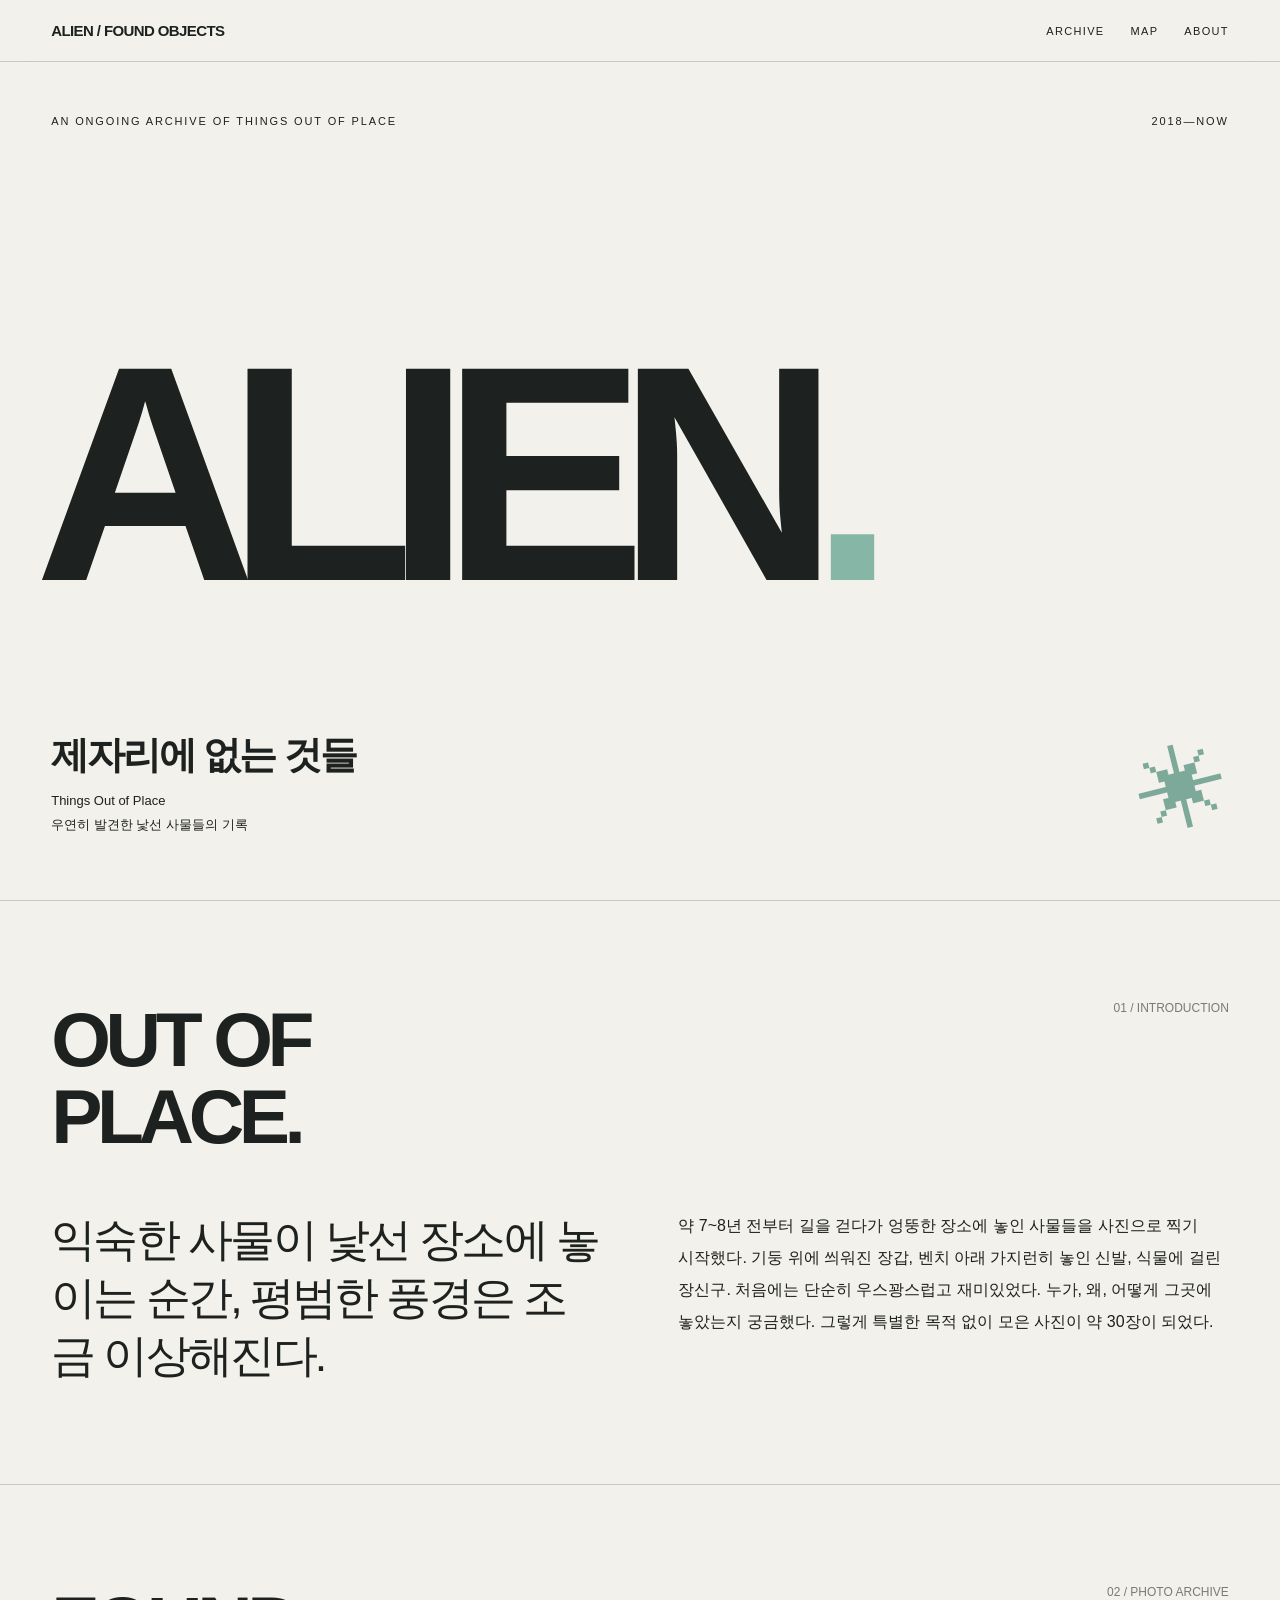
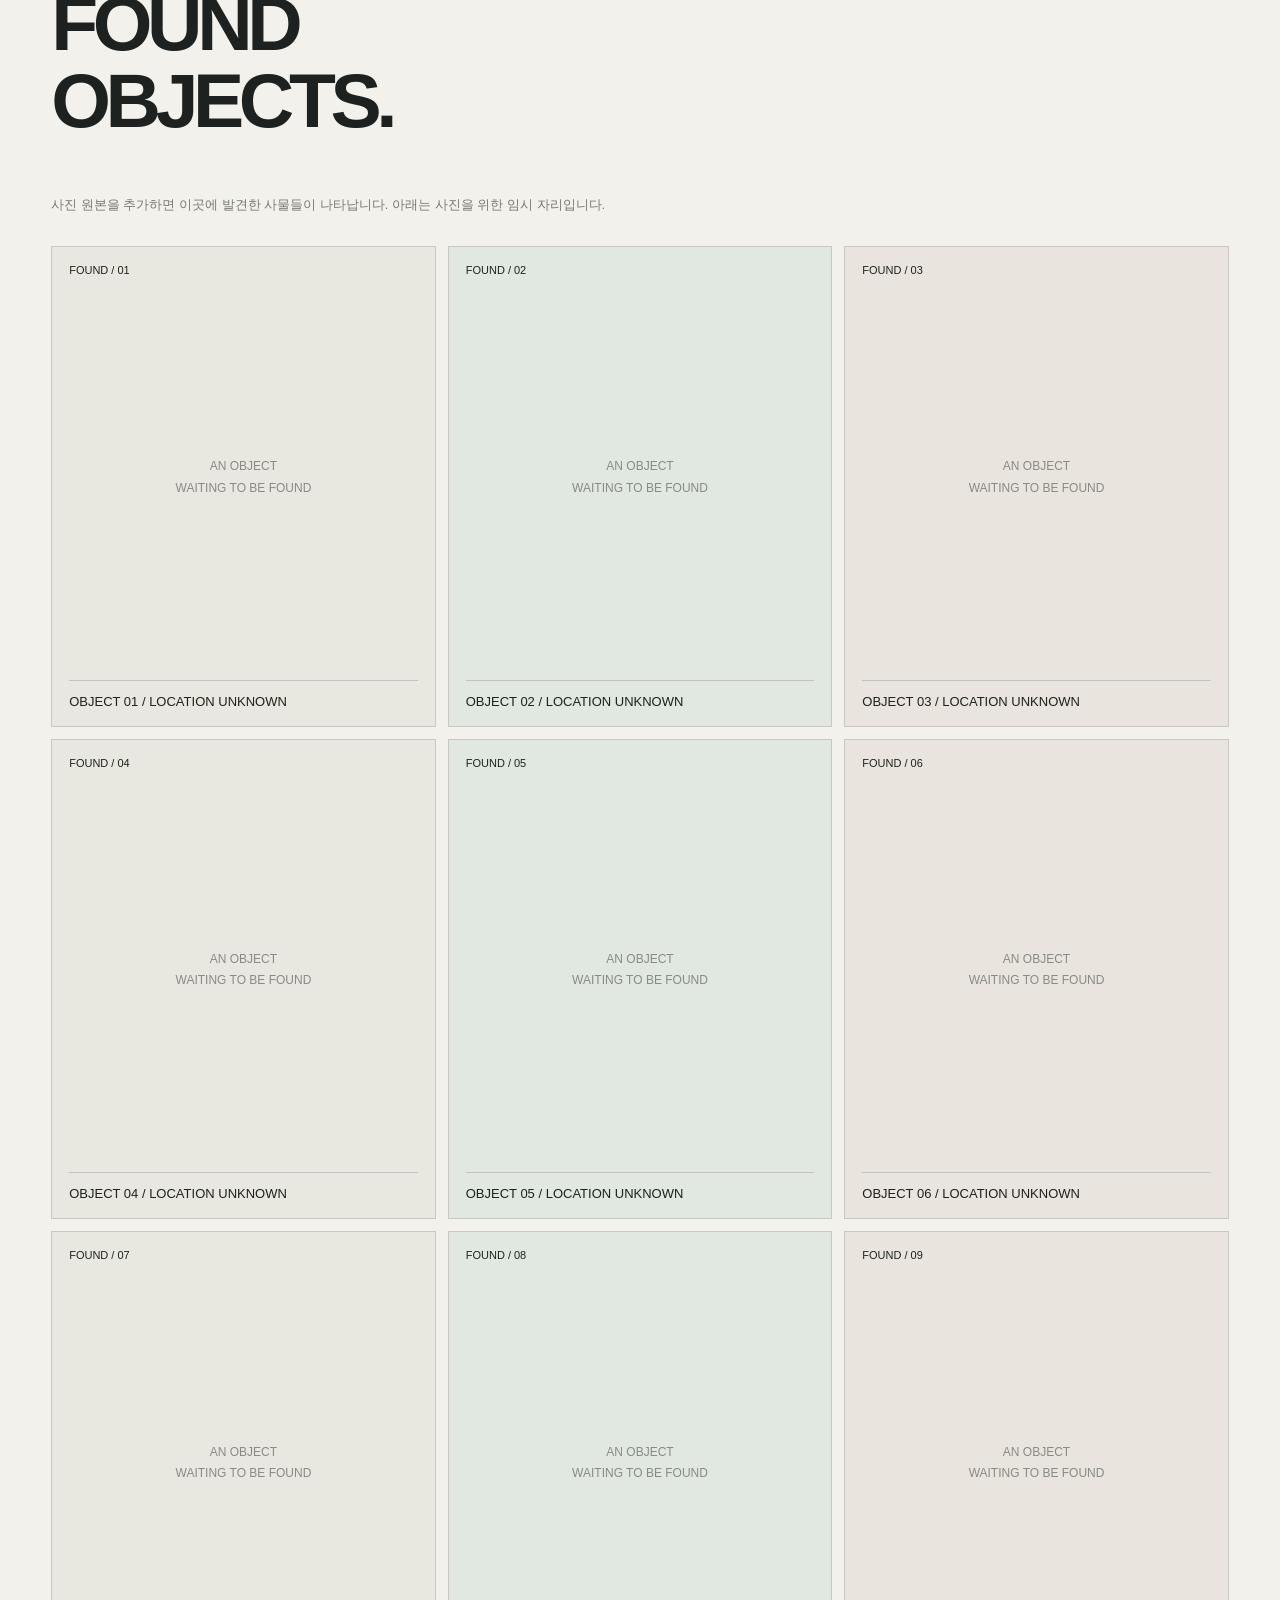
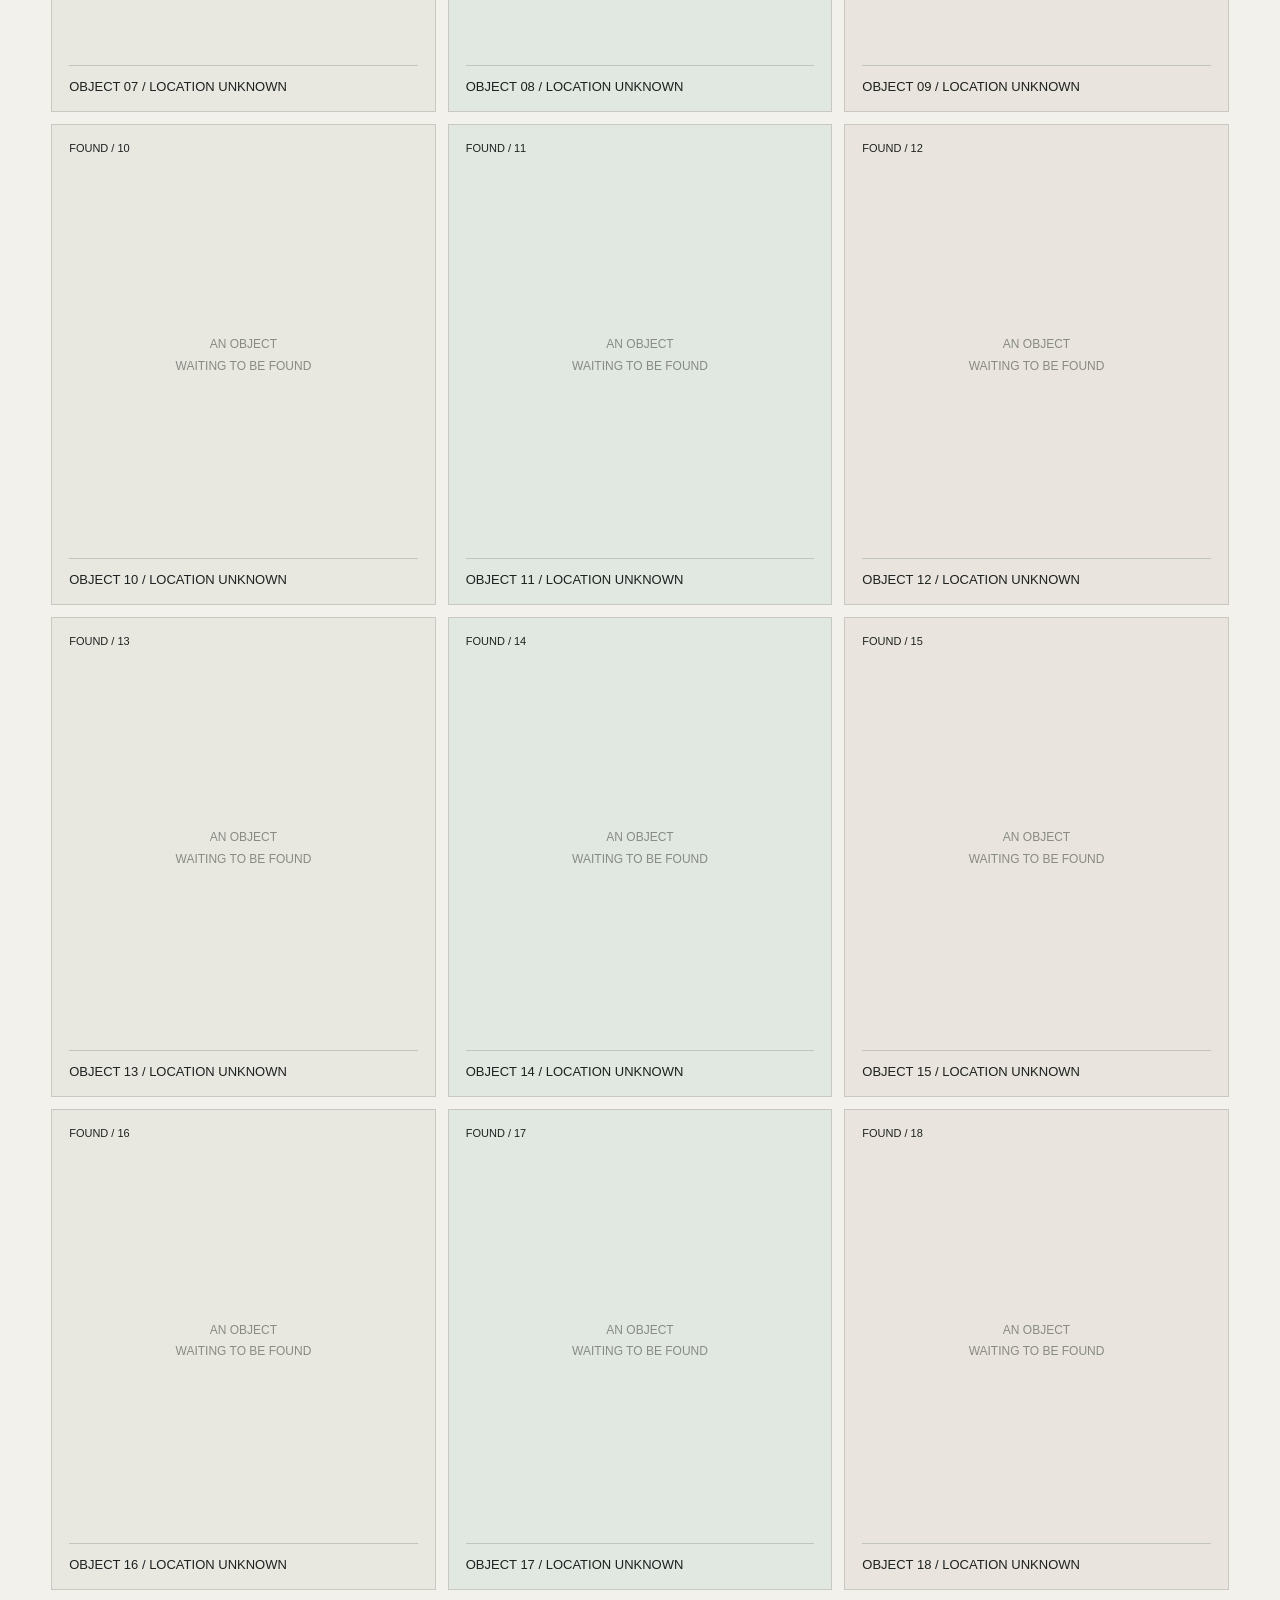
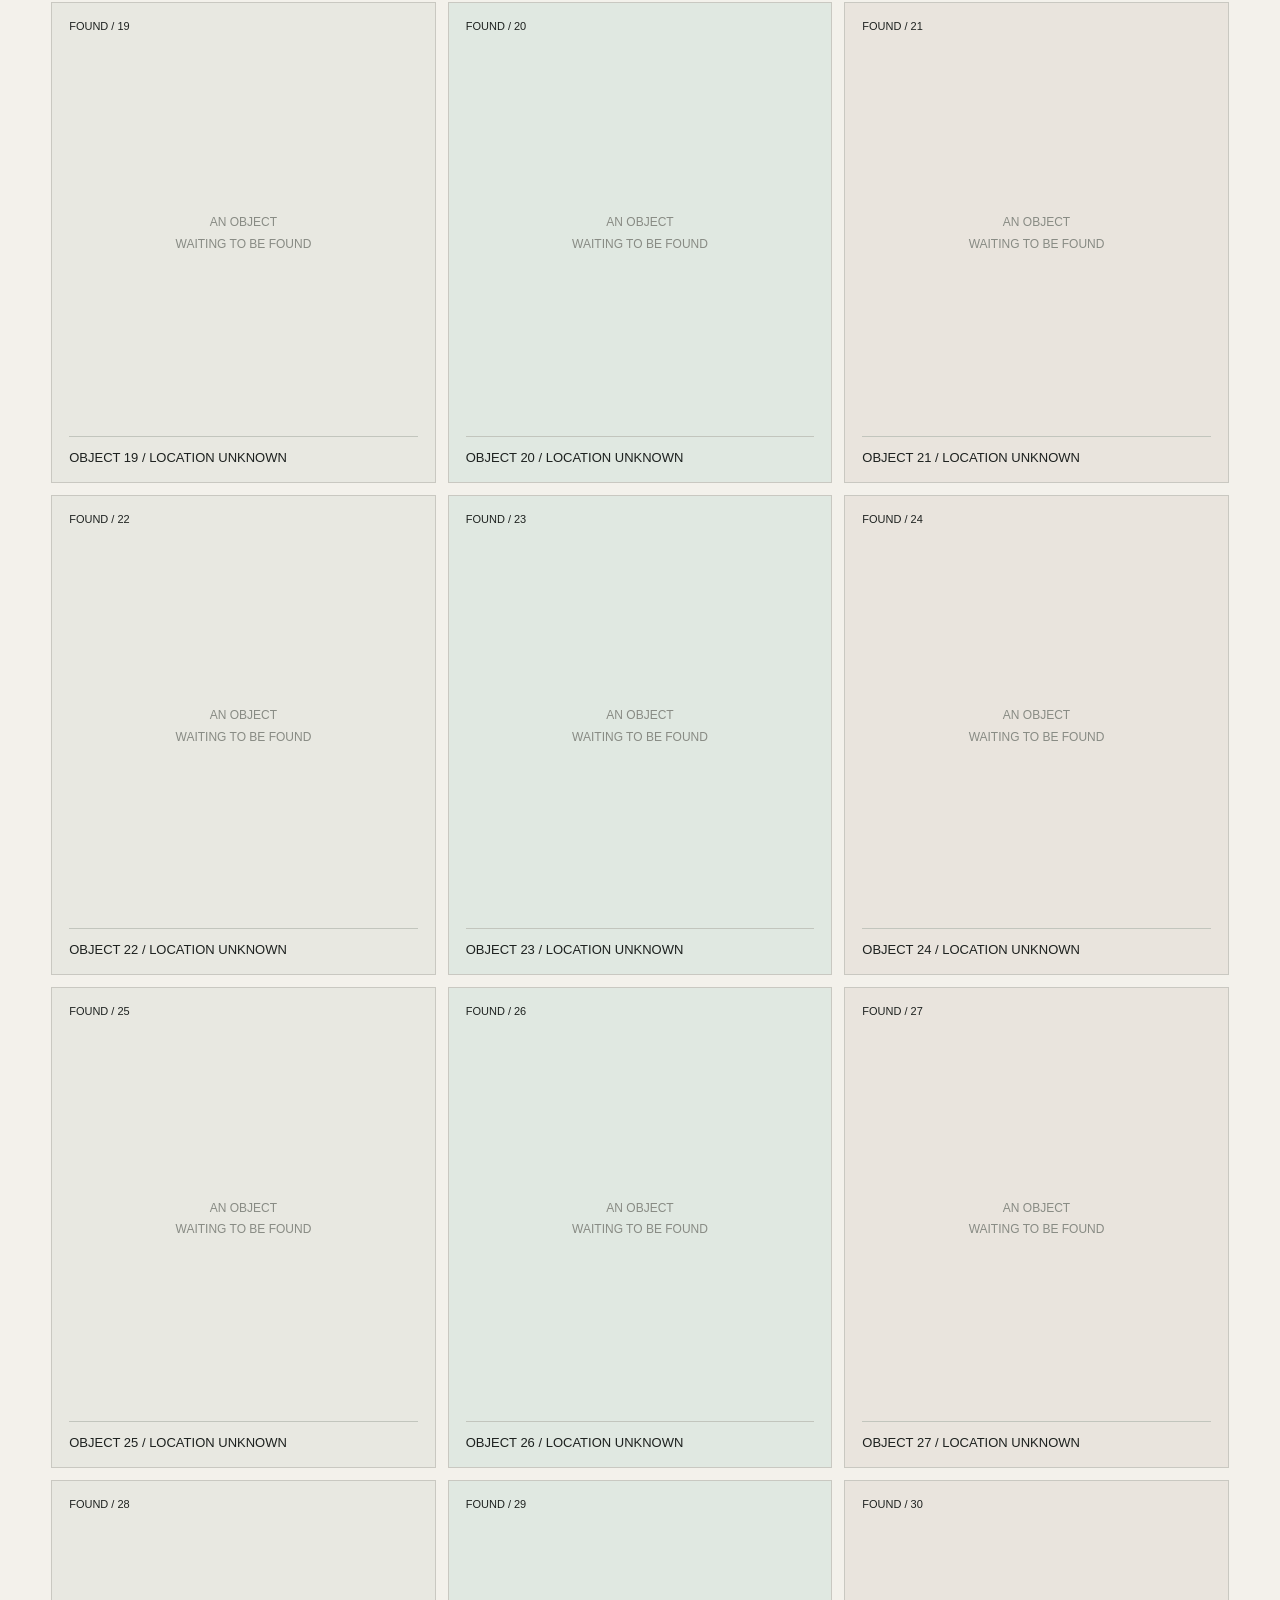
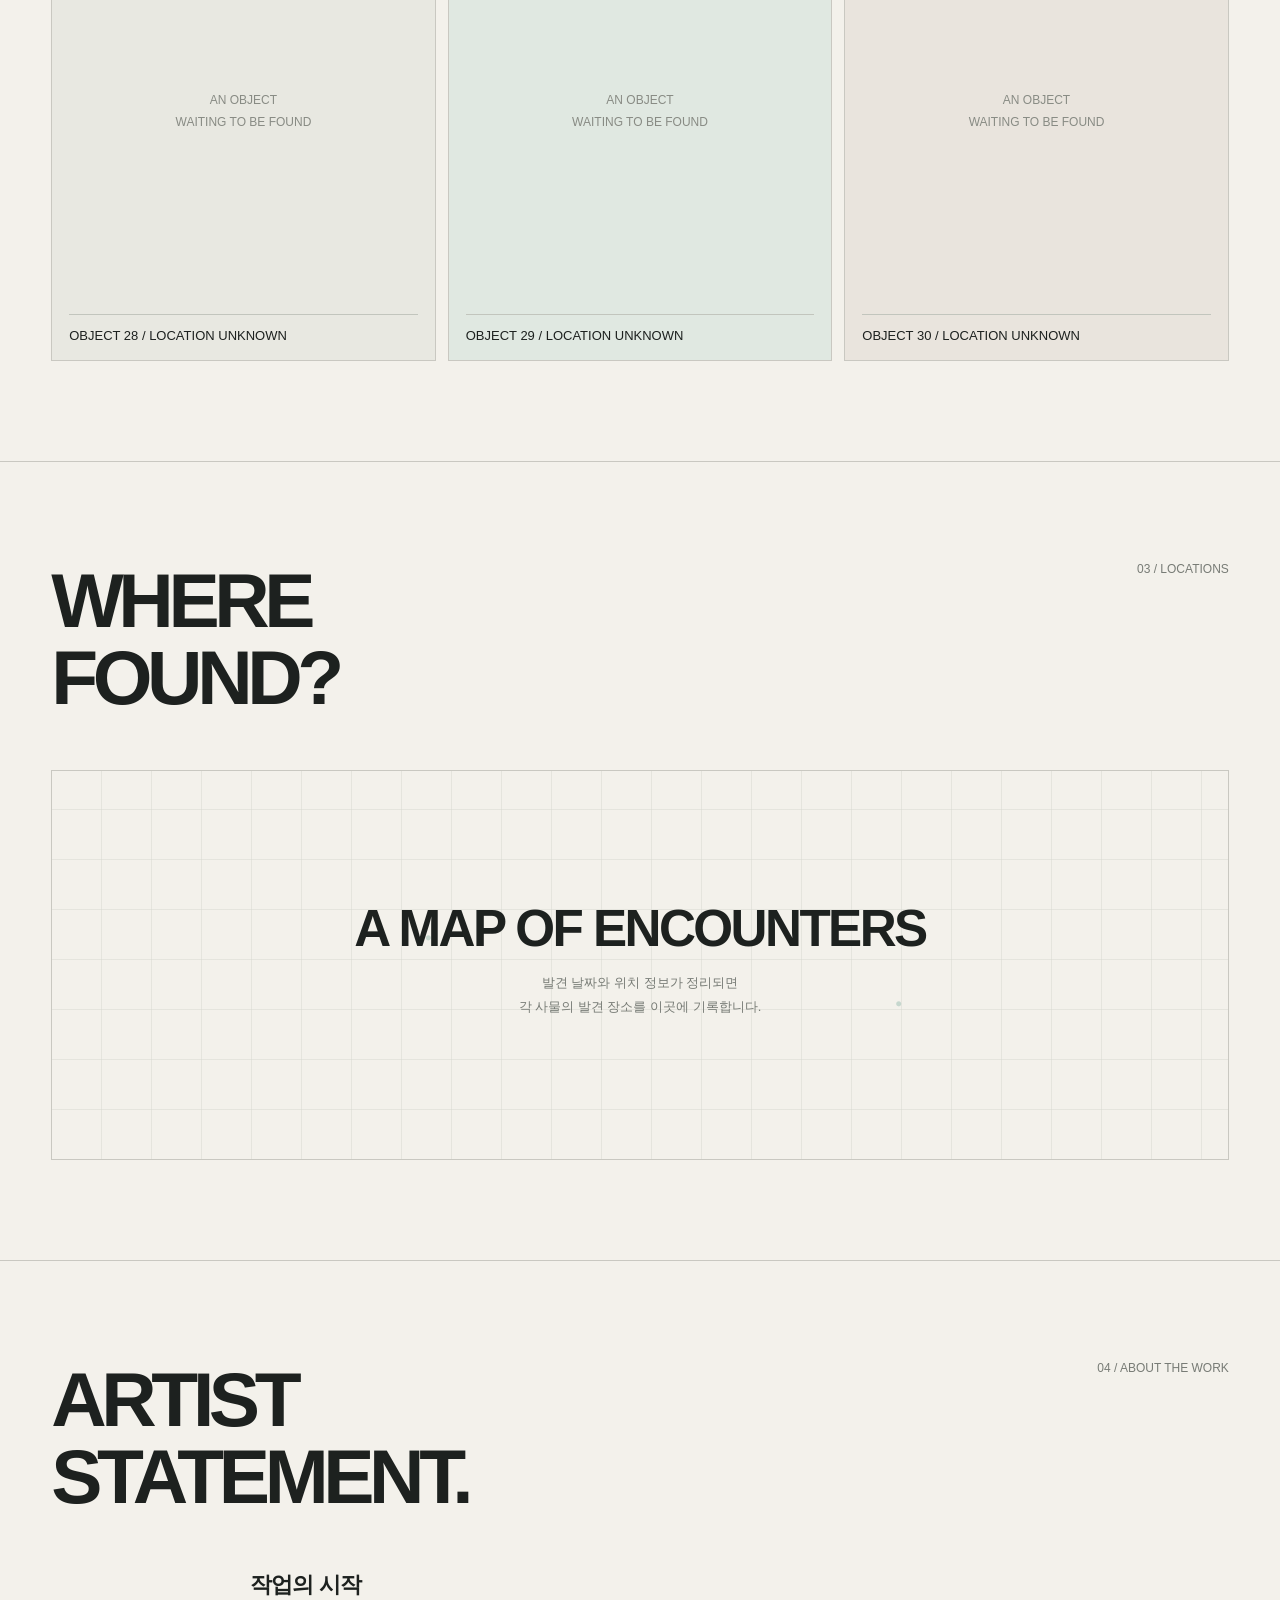
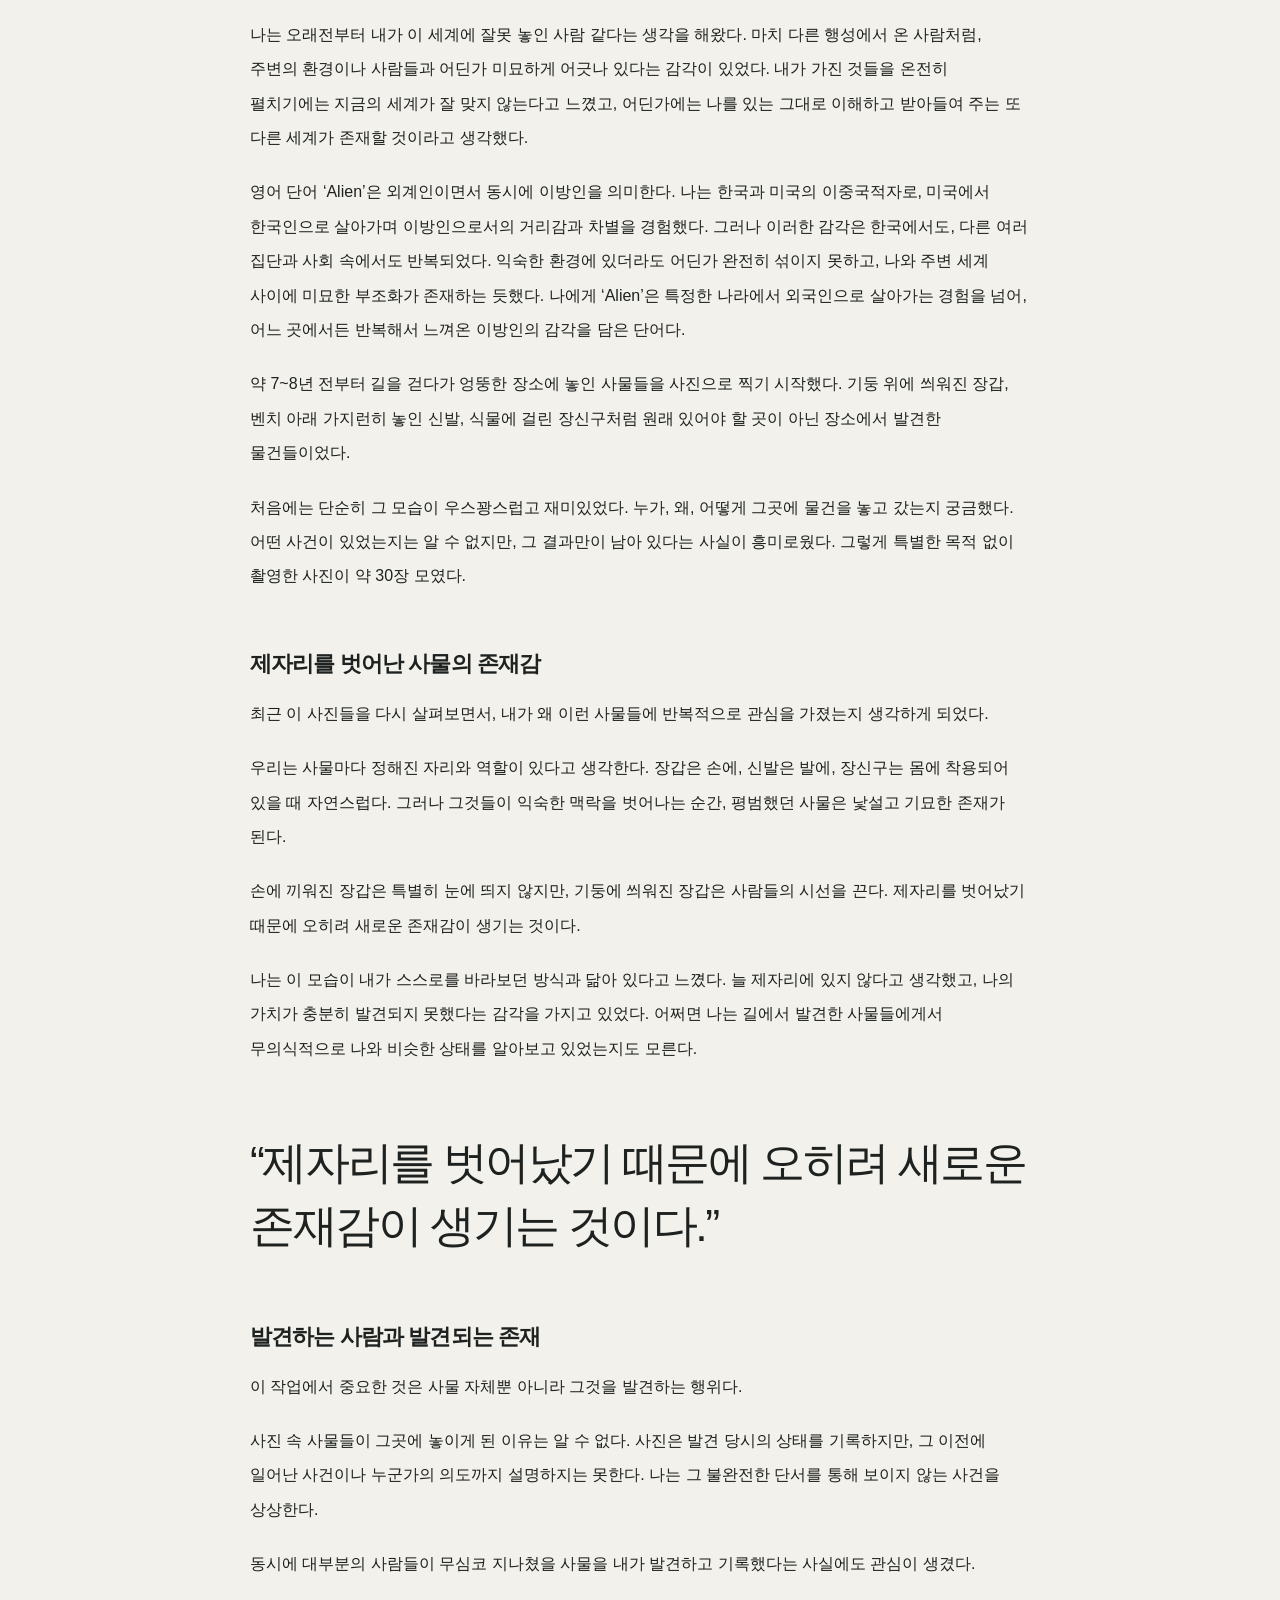
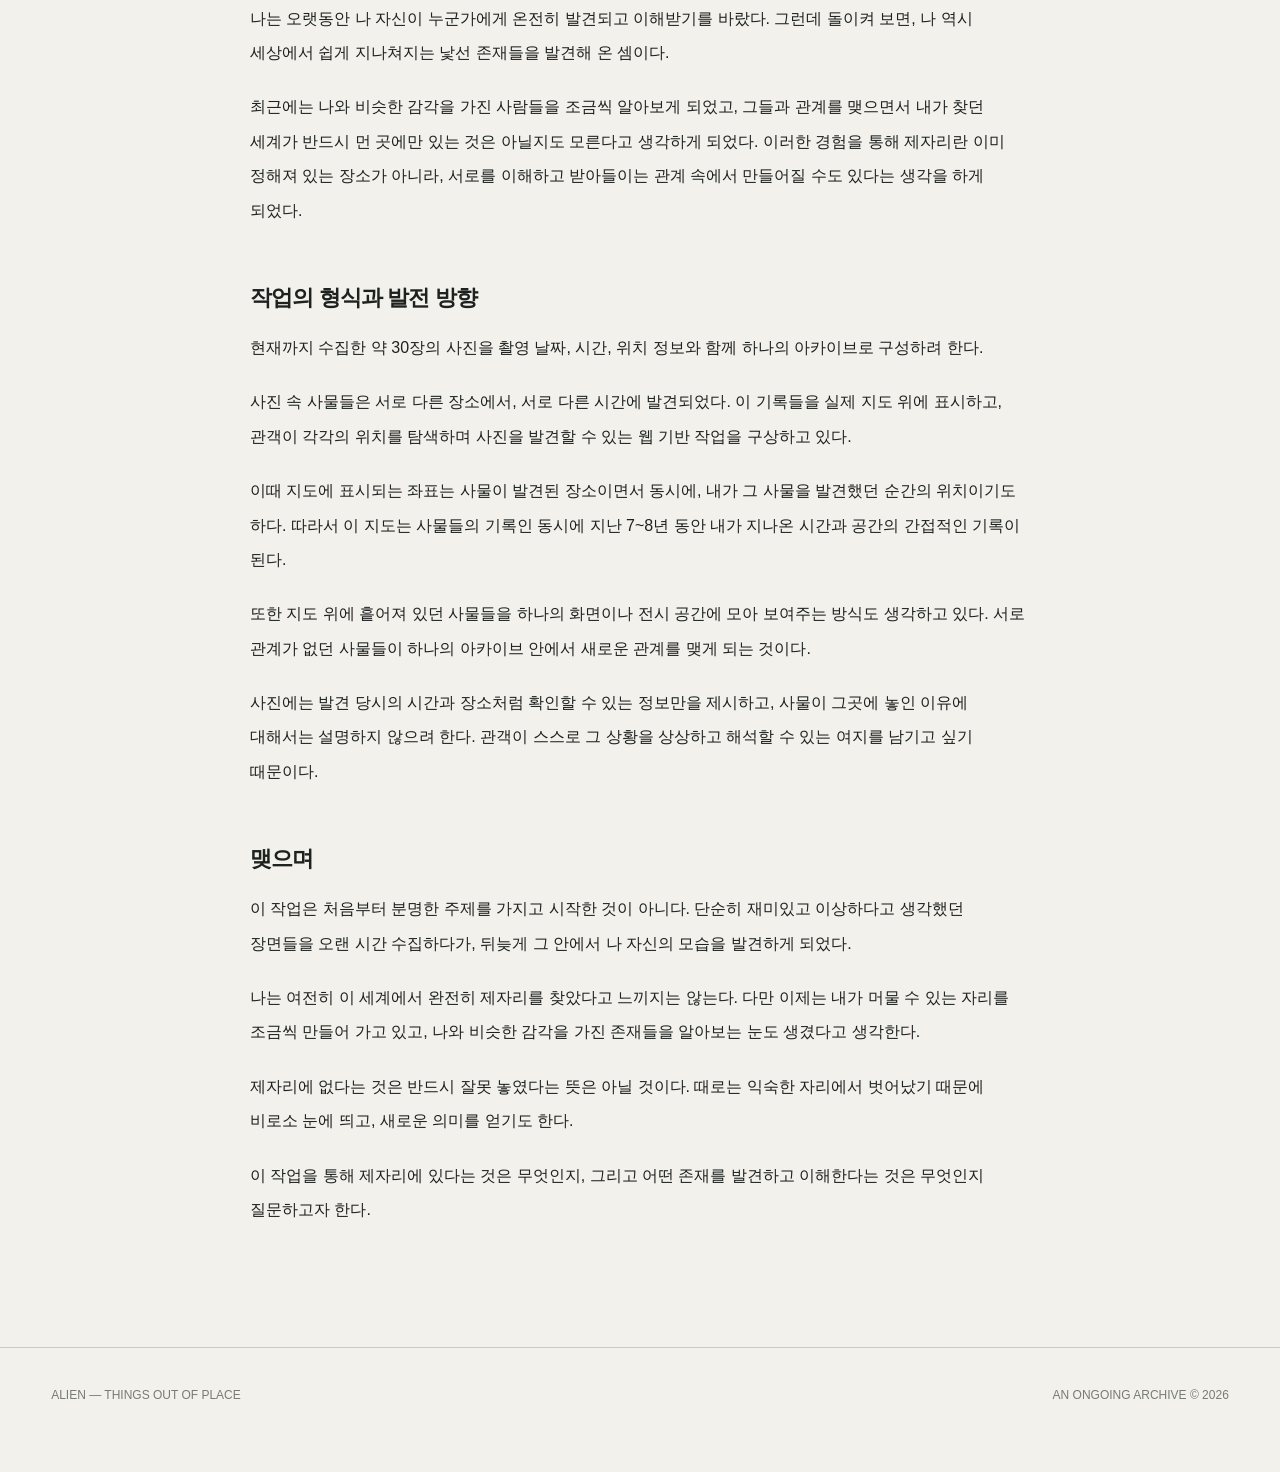
==== alien/index.html @ 2e11f5bc "Add Alien found objects artist archive landing page" ====
<!doctype html>
<html lang="ko"><head><meta charset="utf-8"><meta name="viewport" content="width=device-width,initial-scale=1"><meta name="theme-color" content="#f3f1eb"><title>ALIEN — 제자리에 없는 것들</title><meta name="description" content="길에서 발견한 제자리에 없는 사물들에 관한 사진 아카이브."><style>
:root{--bg:#f3f1eb;--ink:#1d211f;--line:#c9c8c1;--muted:#777b75;--accent:#b5d6c9}*{box-sizing:border-box}html{scroll-behavior:smooth}body{margin:0;background:var(--bg);color:var(--ink);font-family:Arial,'Apple SD Gothic Neo','Noto Sans KR',sans-serif}a{color:inherit;text-decoration:none}button{font:inherit;cursor:pointer}header{position:fixed;top:0;left:0;right:0;z-index:5;display:flex;justify-content:space-between;align-items:center;padding:22px 4vw;border-bottom:1px solid var(--line);background:#f3f1ebed;backdrop-filter:blur(12px)}.brand{font-size:15px;font-weight:800;letter-spacing:-.04em}nav{display:flex;gap:26px;font-size:11px;letter-spacing:.12em}nav a:hover{opacity:.5}.hero{min-height:100svh;padding:115px 4vw 5vw;display:flex;flex-direction:column;justify-content:space-between}.eyebrow,.micro{font-size:11px;letter-spacing:.17em;text-transform:uppercase}.hero h1{font-size:clamp(100px,24vw,370px);font-weight:800;line-height:.74;letter-spacing:-.095em;margin:10vh 0 0 -.055em}.hero-bottom{display:flex;justify-content:space-between;align-items:end;gap:20px}.hero-bottom h2{font-size:clamp(22px,3vw,46px);letter-spacing:-.055em;margin:0 0 8px}.hero-bottom p{font-size:13px;line-height:1.8;margin:0}.star{font-size:90px;line-height:1;color:#7da99a;transform:rotate(-14deg)}section{padding:100px 4vw;border-top:1px solid var(--line)}.section-top{display:flex;justify-content:space-between;align-items:start;margin-bottom:55px}.section-top h2{font-size:clamp(36px,6vw,86px);line-height:1;letter-spacing:-.07em;margin:0}.section-top span{font-size:12px;color:var(--muted)}.intro{display:grid;grid-template-columns:1fr 1fr;gap:6vw}.intro .lead{font-size:clamp(27px,3.5vw,52px);letter-spacing:-.06em;line-height:1.3;margin:0}.intro .detail{max-width:550px;font-size:16px;line-height:2;word-break:keep-all}.archive-note{color:var(--muted);font-size:13px;line-height:1.7;margin-bottom:30px}.gallery{display:grid;grid-template-columns:repeat(3,1fr);gap:12px}.item{border:1px solid var(--line);background:#e8e8e1;aspect-ratio:4/5;position:relative;display:flex;flex-direction:column;justify-content:space-between;padding:17px;overflow:hidden}.item:nth-child(3n+2){background:#e0e8e1}.item:nth-child(3n){background:#e9e4dd}.item .num{font-size:11px}.item .empty{align-self:center;text-align:center;color:#888b84;font-size:12px;line-height:1.8}.item .caption{font-size:13px;border-top:1px solid #c2c5bd;padding-top:13px}.item img{position:absolute;inset:0;width:100%;height:100%;object-fit:cover}.item:has(img) .num,.item:has(img) .caption{position:relative;z-index:1;background:#f3f1ebdd;padding:8px;width:max-content;max-width:100%}.map-panel{height:390px;border:1px solid var(--line);background:radial-gradient(circle at 32% 43%,#c6d7ce 0 2px,transparent 3px),radial-gradient(circle at 72% 60%,#c6d7ce 0 2px,transparent 3px),repeating-linear-gradient(0deg,transparent 0 49px,#d7d8d0 50px),repeating-linear-gradient(90deg,transparent 0 49px,#d7d8d0 50px);display:grid;place-items:center;text-align:center}.map-panel strong{display:block;font-size:clamp(25px,4vw,54px);letter-spacing:-.05em}.map-panel p{font-size:13px;line-height:1.8;color:var(--muted)}.statement{max-width:780px;margin:auto}.statement h3{font-size:22px;letter-spacing:-.04em;margin:55px 0 18px}.statement p{font-size:16px;line-height:2.15;word-break:keep-all;margin:0 0 20px}.statement .pull{font-size:clamp(26px,3.5vw,48px);line-height:1.4;letter-spacing:-.055em;margin:65px 0}.footer{padding:40px 4vw 70px;display:flex;justify-content:space-between;border-top:1px solid var(--line);font-size:12px;color:var(--muted)}@media(max-width:700px){header{padding:18px 5vw}nav{gap:14px;font-size:10px}.hero{padding:100px 5vw 8vw}.hero h1{font-size:25vw}.hero-bottom{align-items:end}.star{font-size:54px}section{padding:75px 5vw}.intro{grid-template-columns:1fr;gap:20px}.gallery{grid-template-columns:repeat(2,1fr);gap:8px}.item{padding:10px}.item .empty{font-size:10px}.section-top{margin-bottom:35px}.statement p{font-size:15px}.footer{padding:30px 5vw 60px}}</style></head>
<body><header><a class="brand" href="#top">ALIEN / FOUND OBJECTS</a><nav><a href="#archive">ARCHIVE</a><a href="#map">MAP</a><a href="#about">ABOUT</a></nav></header>
<main id="top"><div class="hero"><div class="eyebrow">AN ONGOING ARCHIVE OF THINGS OUT OF PLACE <span style="float:right">2018—NOW</span></div><h1>ALIEN<span style="color:#86b6a6">.</span></h1><div class="hero-bottom"><div><h2>제자리에 없는 것들</h2><p>Things Out of Place<br>우연히 발견한 낯선 사물들의 기록</p></div><div class="star" aria-hidden="true">✳</div></div></div>
<section><div class="section-top"><h2>OUT OF<br>PLACE.</h2><span>01 / INTRODUCTION</span></div><div class="intro"><p class="lead">익숙한 사물이 낯선 장소에 놓이는 순간, 평범한 풍경은 조금 이상해진다.</p><div class="detail">약 7~8년 전부터 길을 걷다가 엉뚱한 장소에 놓인 사물들을 사진으로 찍기 시작했다. 기둥 위에 씌워진 장갑, 벤치 아래 가지런히 놓인 신발, 식물에 걸린 장신구. 처음에는 단순히 우스꽝스럽고 재미있었다. 누가, 왜, 어떻게 그곳에 놓았는지 궁금했다. 그렇게 특별한 목적 없이 모은 사진이 약 30장이 되었다.</div></div></section>
<section id="archive"><div class="section-top"><h2>FOUND<br>OBJECTS.</h2><span>02 / PHOTO ARCHIVE</span></div><p class="archive-note">사진 원본을 추가하면 이곳에 발견한 사물들이 나타납니다. 아래는 사진을 위한 임시 자리입니다.</p><div class="gallery" id="gallery"></div></section>
<section id="map"><div class="section-top"><h2>WHERE<br>FOUND?</h2><span>03 / LOCATIONS</span></div><div class="map-panel"><div><strong>A MAP OF ENCOUNTERS</strong><p>발견 날짜와 위치 정보가 정리되면<br>각 사물의 발견 장소를 이곳에 기록합니다.</p></div></div></section>
<section id="about"><div class="section-top"><h2>ARTIST<br>STATEMENT.</h2><span>04 / ABOUT THE WORK</span></div><article class="statement">
<h3>작업의 시작</h3>
<p>나는 오래전부터 내가 이 세계에 잘못 놓인 사람 같다는 생각을 해왔다. 마치 다른 행성에서 온 사람처럼, 주변의 환경이나 사람들과 어딘가 미묘하게 어긋나 있다는 감각이 있었다. 내가 가진 것들을 온전히 펼치기에는 지금의 세계가 잘 맞지 않는다고 느꼈고, 어딘가에는 나를 있는 그대로 이해하고 받아들여 주는 또 다른 세계가 존재할 것이라고 생각했다.</p>
<p>영어 단어 ‘Alien’은 외계인이면서 동시에 이방인을 의미한다. 나는 한국과 미국의 이중국적자로, 미국에서 한국인으로 살아가며 이방인으로서의 거리감과 차별을 경험했다. 그러나 이러한 감각은 한국에서도, 다른 여러 집단과 사회 속에서도 반복되었다. 익숙한 환경에 있더라도 어딘가 완전히 섞이지 못하고, 나와 주변 세계 사이에 미묘한 부조화가 존재하는 듯했다. 나에게 ‘Alien’은 특정한 나라에서 외국인으로 살아가는 경험을 넘어, 어느 곳에서든 반복해서 느껴온 이방인의 감각을 담은 단어다.</p>
<p>약 7~8년 전부터 길을 걷다가 엉뚱한 장소에 놓인 사물들을 사진으로 찍기 시작했다. 기둥 위에 씌워진 장갑, 벤치 아래 가지런히 놓인 신발, 식물에 걸린 장신구처럼 원래 있어야 할 곳이 아닌 장소에서 발견한 물건들이었다.</p>
<p>처음에는 단순히 그 모습이 우스꽝스럽고 재미있었다. 누가, 왜, 어떻게 그곳에 물건을 놓고 갔는지 궁금했다. 어떤 사건이 있었는지는 알 수 없지만, 그 결과만이 남아 있다는 사실이 흥미로웠다. 그렇게 특별한 목적 없이 촬영한 사진이 약 30장 모였다.</p>
<h3>제자리를 벗어난 사물의 존재감</h3>
<p>최근 이 사진들을 다시 살펴보면서, 내가 왜 이런 사물들에 반복적으로 관심을 가졌는지 생각하게 되었다.</p>
<p>우리는 사물마다 정해진 자리와 역할이 있다고 생각한다. 장갑은 손에, 신발은 발에, 장신구는 몸에 착용되어 있을 때 자연스럽다. 그러나 그것들이 익숙한 맥락을 벗어나는 순간, 평범했던 사물은 낯설고 기묘한 존재가 된다.</p>
<p>손에 끼워진 장갑은 특별히 눈에 띄지 않지만, 기둥에 씌워진 장갑은 사람들의 시선을 끈다. 제자리를 벗어났기 때문에 오히려 새로운 존재감이 생기는 것이다.</p>
<p>나는 이 모습이 내가 스스로를 바라보던 방식과 닮아 있다고 느꼈다. 늘 제자리에 있지 않다고 생각했고, 나의 가치가 충분히 발견되지 못했다는 감각을 가지고 있었다. 어쩌면 나는 길에서 발견한 사물들에게서 무의식적으로 나와 비슷한 상태를 알아보고 있었는지도 모른다.</p>
<p class="pull">“제자리를 벗어났기 때문에 오히려 새로운 존재감이 생기는 것이다.”</p>
<h3>발견하는 사람과 발견되는 존재</h3>
<p>이 작업에서 중요한 것은 사물 자체뿐 아니라 그것을 발견하는 행위다.</p>
<p>사진 속 사물들이 그곳에 놓이게 된 이유는 알 수 없다. 사진은 발견 당시의 상태를 기록하지만, 그 이전에 일어난 사건이나 누군가의 의도까지 설명하지는 못한다. 나는 그 불완전한 단서를 통해 보이지 않는 사건을 상상한다.</p>
<p>동시에 대부분의 사람들이 무심코 지나쳤을 사물을 내가 발견하고 기록했다는 사실에도 관심이 생겼다.</p>
<p>나는 오랫동안 나 자신이 누군가에게 온전히 발견되고 이해받기를 바랐다. 그런데 돌이켜 보면, 나 역시 세상에서 쉽게 지나쳐지는 낯선 존재들을 발견해 온 셈이다.</p>
<p>최근에는 나와 비슷한 감각을 가진 사람들을 조금씩 알아보게 되었고, 그들과 관계를 맺으면서 내가 찾던 세계가 반드시 먼 곳에만 있는 것은 아닐지도 모른다고 생각하게 되었다. 이러한 경험을 통해 제자리란 이미 정해져 있는 장소가 아니라, 서로를 이해하고 받아들이는 관계 속에서 만들어질 수도 있다는 생각을 하게 되었다.</p>
<h3>작업의 형식과 발전 방향</h3>
<p>현재까지 수집한 약 30장의 사진을 촬영 날짜, 시간, 위치 정보와 함께 하나의 아카이브로 구성하려 한다.</p>
<p>사진 속 사물들은 서로 다른 장소에서, 서로 다른 시간에 발견되었다. 이 기록들을 실제 지도 위에 표시하고, 관객이 각각의 위치를 탐색하며 사진을 발견할 수 있는 웹 기반 작업을 구상하고 있다.</p>
<p>이때 지도에 표시되는 좌표는 사물이 발견된 장소이면서 동시에, 내가 그 사물을 발견했던 순간의 위치이기도 하다. 따라서 이 지도는 사물들의 기록인 동시에 지난 7~8년 동안 내가 지나온 시간과 공간의 간접적인 기록이 된다.</p>
<p>또한 지도 위에 흩어져 있던 사물들을 하나의 화면이나 전시 공간에 모아 보여주는 방식도 생각하고 있다. 서로 관계가 없던 사물들이 하나의 아카이브 안에서 새로운 관계를 맺게 되는 것이다.</p>
<p>사진에는 발견 당시의 시간과 장소처럼 확인할 수 있는 정보만을 제시하고, 사물이 그곳에 놓인 이유에 대해서는 설명하지 않으려 한다. 관객이 스스로 그 상황을 상상하고 해석할 수 있는 여지를 남기고 싶기 때문이다.</p>
<h3>맺으며</h3>
<p>이 작업은 처음부터 분명한 주제를 가지고 시작한 것이 아니다. 단순히 재미있고 이상하다고 생각했던 장면들을 오랜 시간 수집하다가, 뒤늦게 그 안에서 나 자신의 모습을 발견하게 되었다.</p>
<p>나는 여전히 이 세계에서 완전히 제자리를 찾았다고 느끼지는 않는다. 다만 이제는 내가 머물 수 있는 자리를 조금씩 만들어 가고 있고, 나와 비슷한 감각을 가진 존재들을 알아보는 눈도 생겼다고 생각한다.</p>
<p>제자리에 없다는 것은 반드시 잘못 놓였다는 뜻은 아닐 것이다. 때로는 익숙한 자리에서 벗어났기 때문에 비로소 눈에 띄고, 새로운 의미를 얻기도 한다.</p>
<p>이 작업을 통해 제자리에 있다는 것은 무엇인지, 그리고 어떤 존재를 발견하고 이해한다는 것은 무엇인지 질문하고자 한다.</p></article></section></main>
<footer class="footer"><span>ALIEN — THINGS OUT OF PLACE</span><span>AN ONGOING ARCHIVE © 2026</span></footer>
<script>const gallery=document.querySelector('#gallery');for(let i=1;i<=30;i++){const item=document.createElement('div');item.className='item';const n=String(i).padStart(2,'0');item.innerHTML='<span class="num">FOUND / '+n+'</span><div class="empty">AN OBJECT<br>WAITING TO BE FOUND</div><div class="caption">OBJECT '+n+' / LOCATION UNKNOWN</div>';gallery.append(item)}</script></body></html>
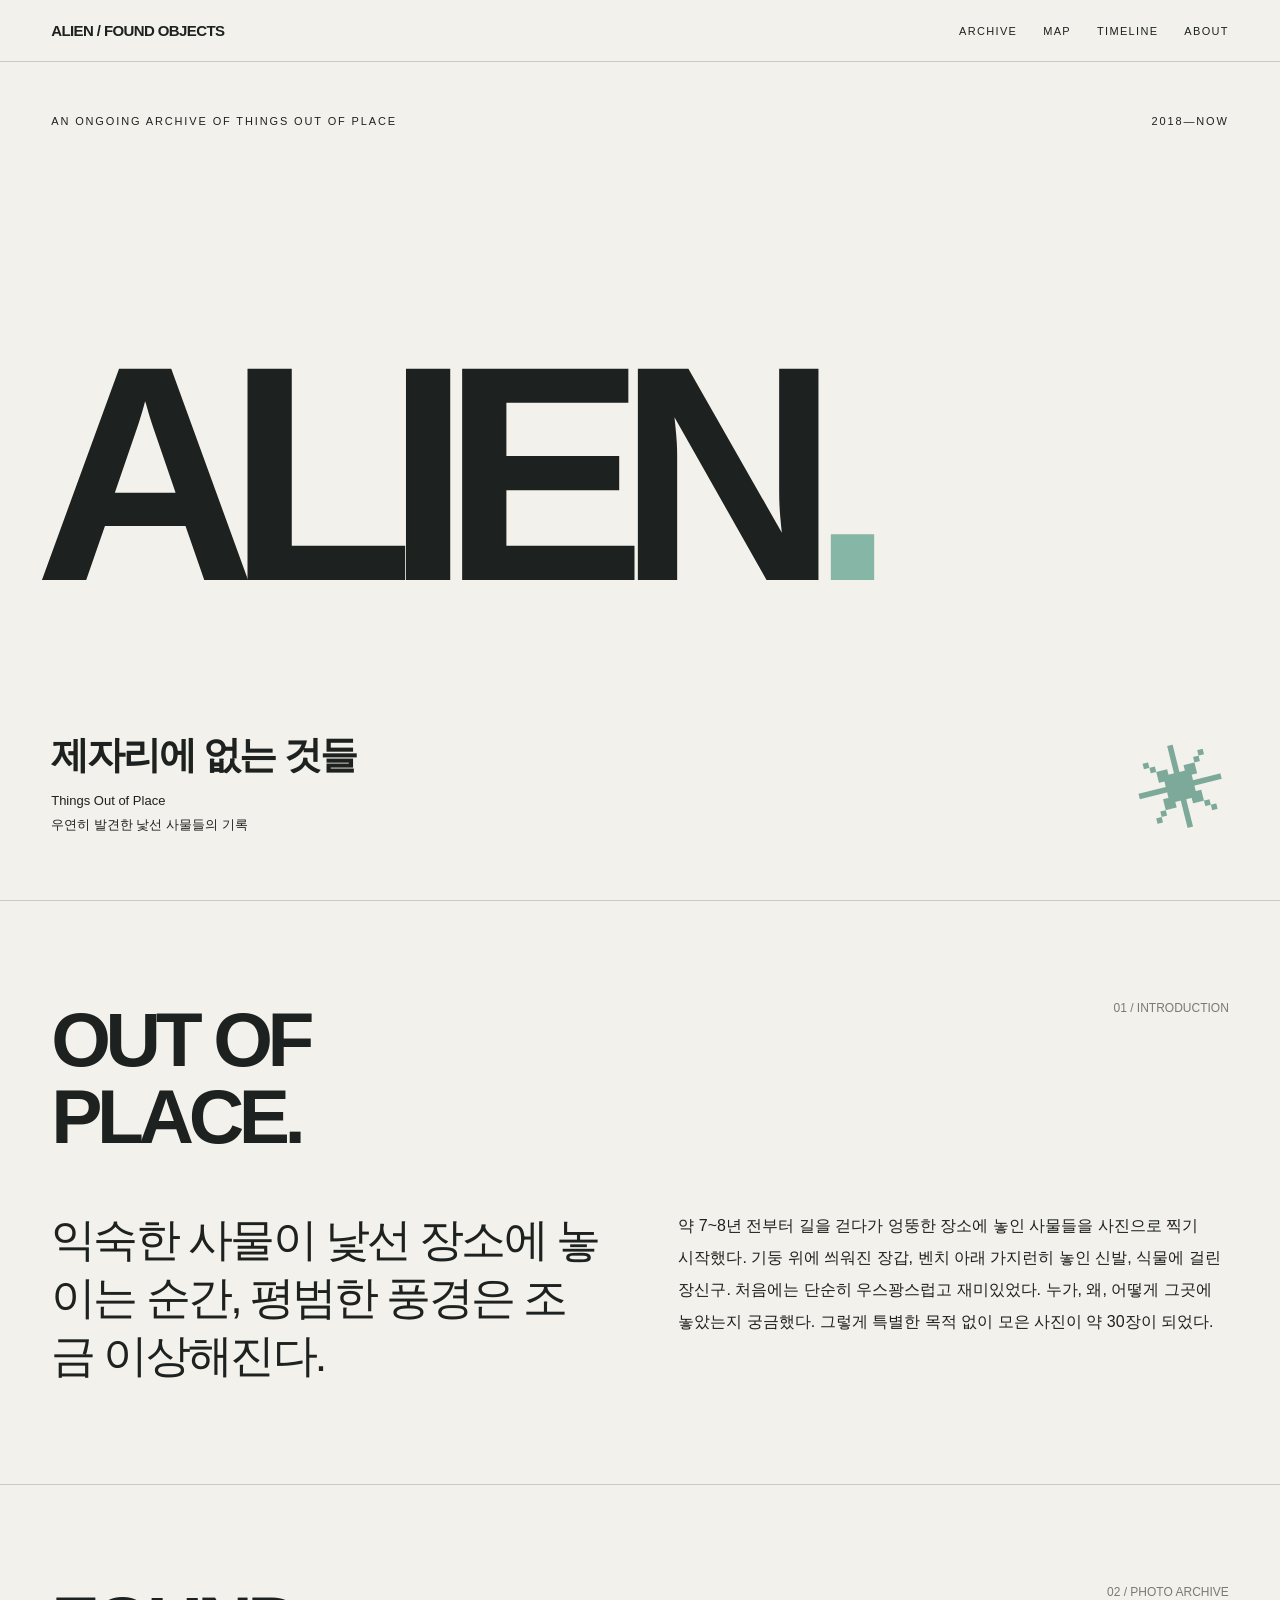
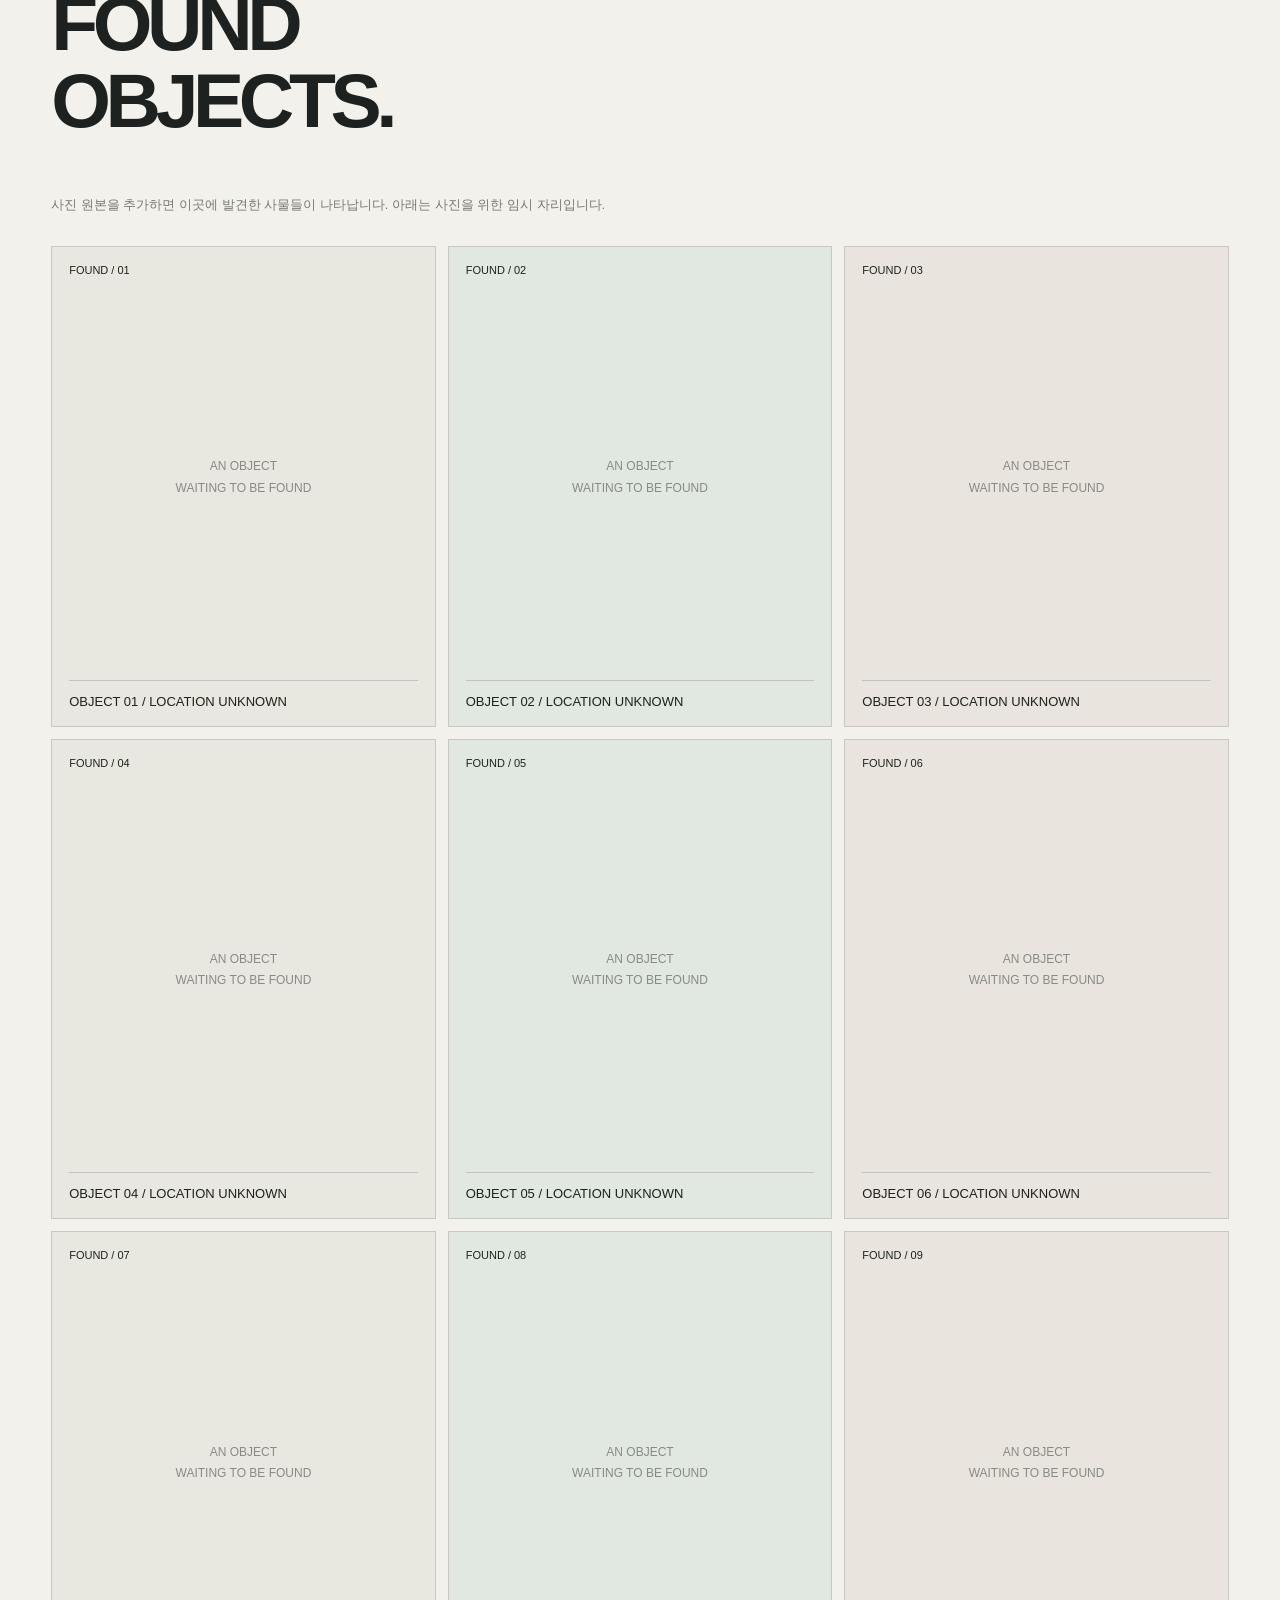
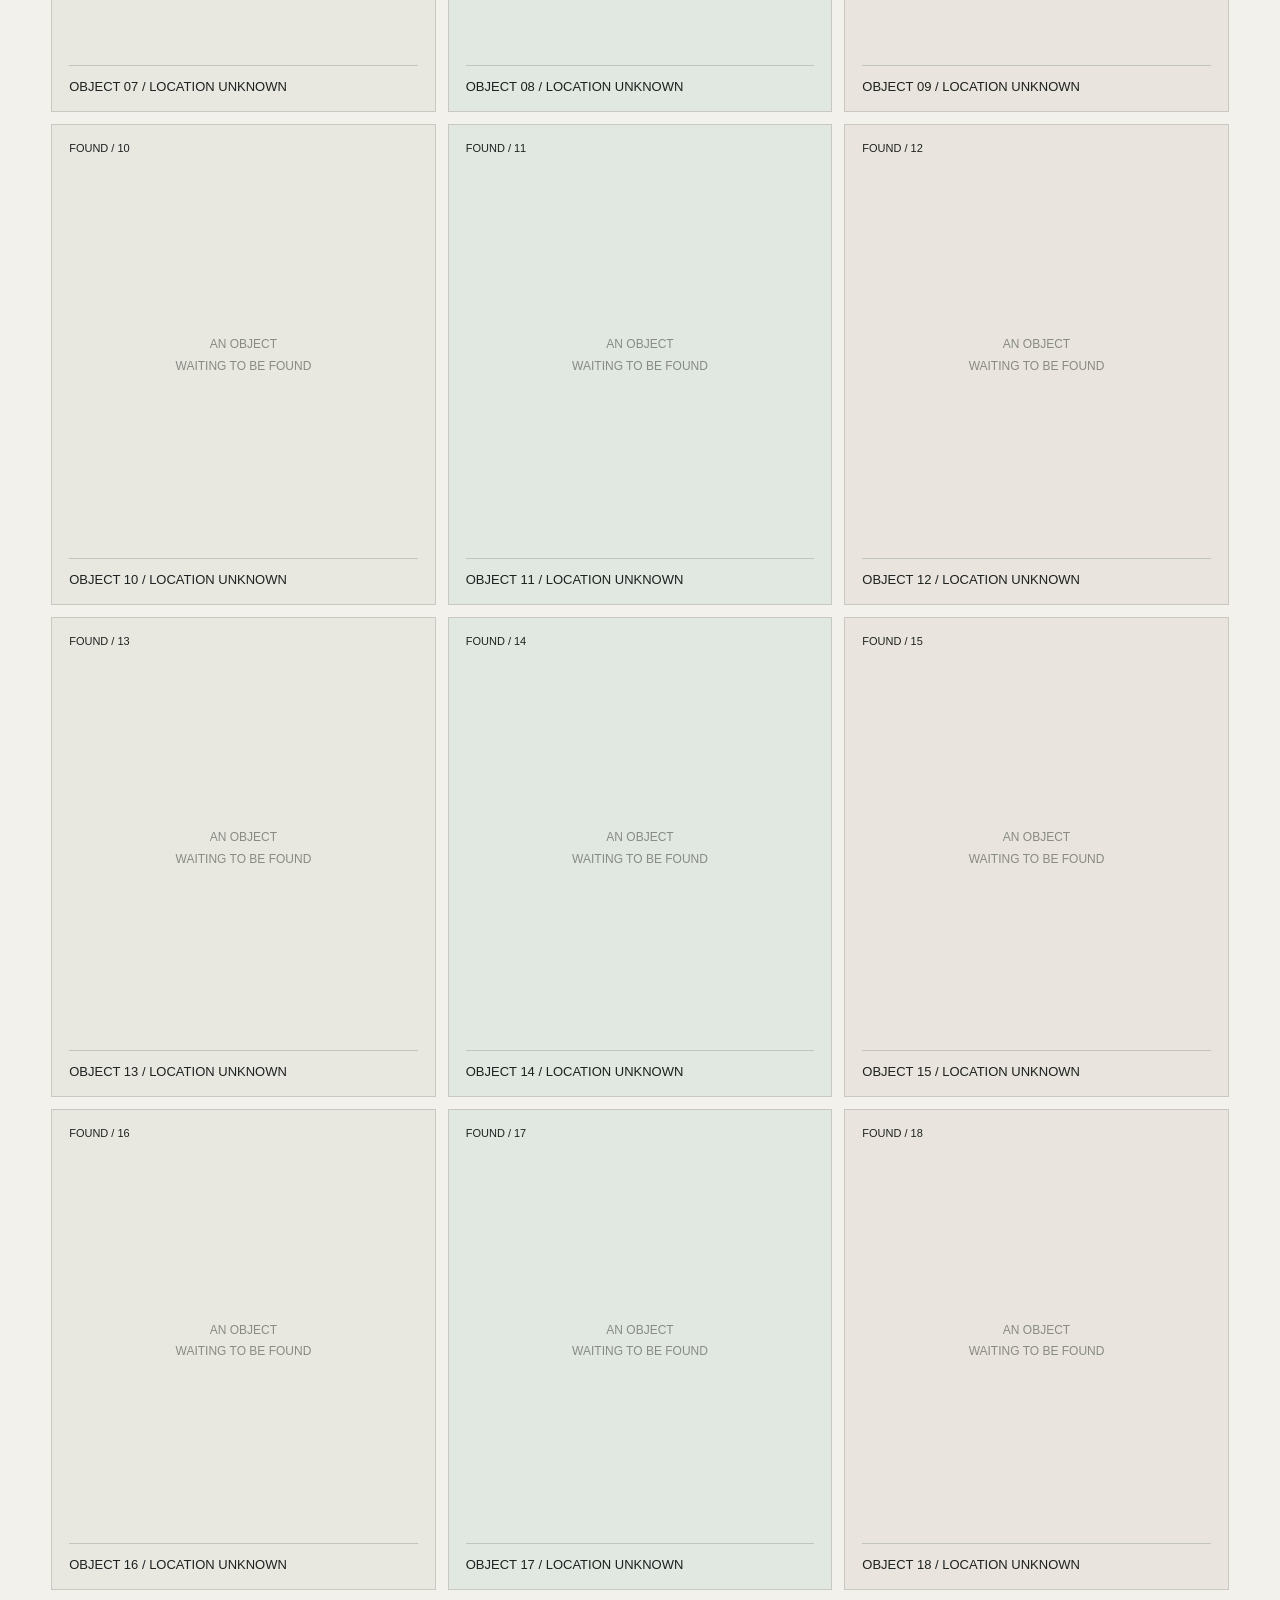
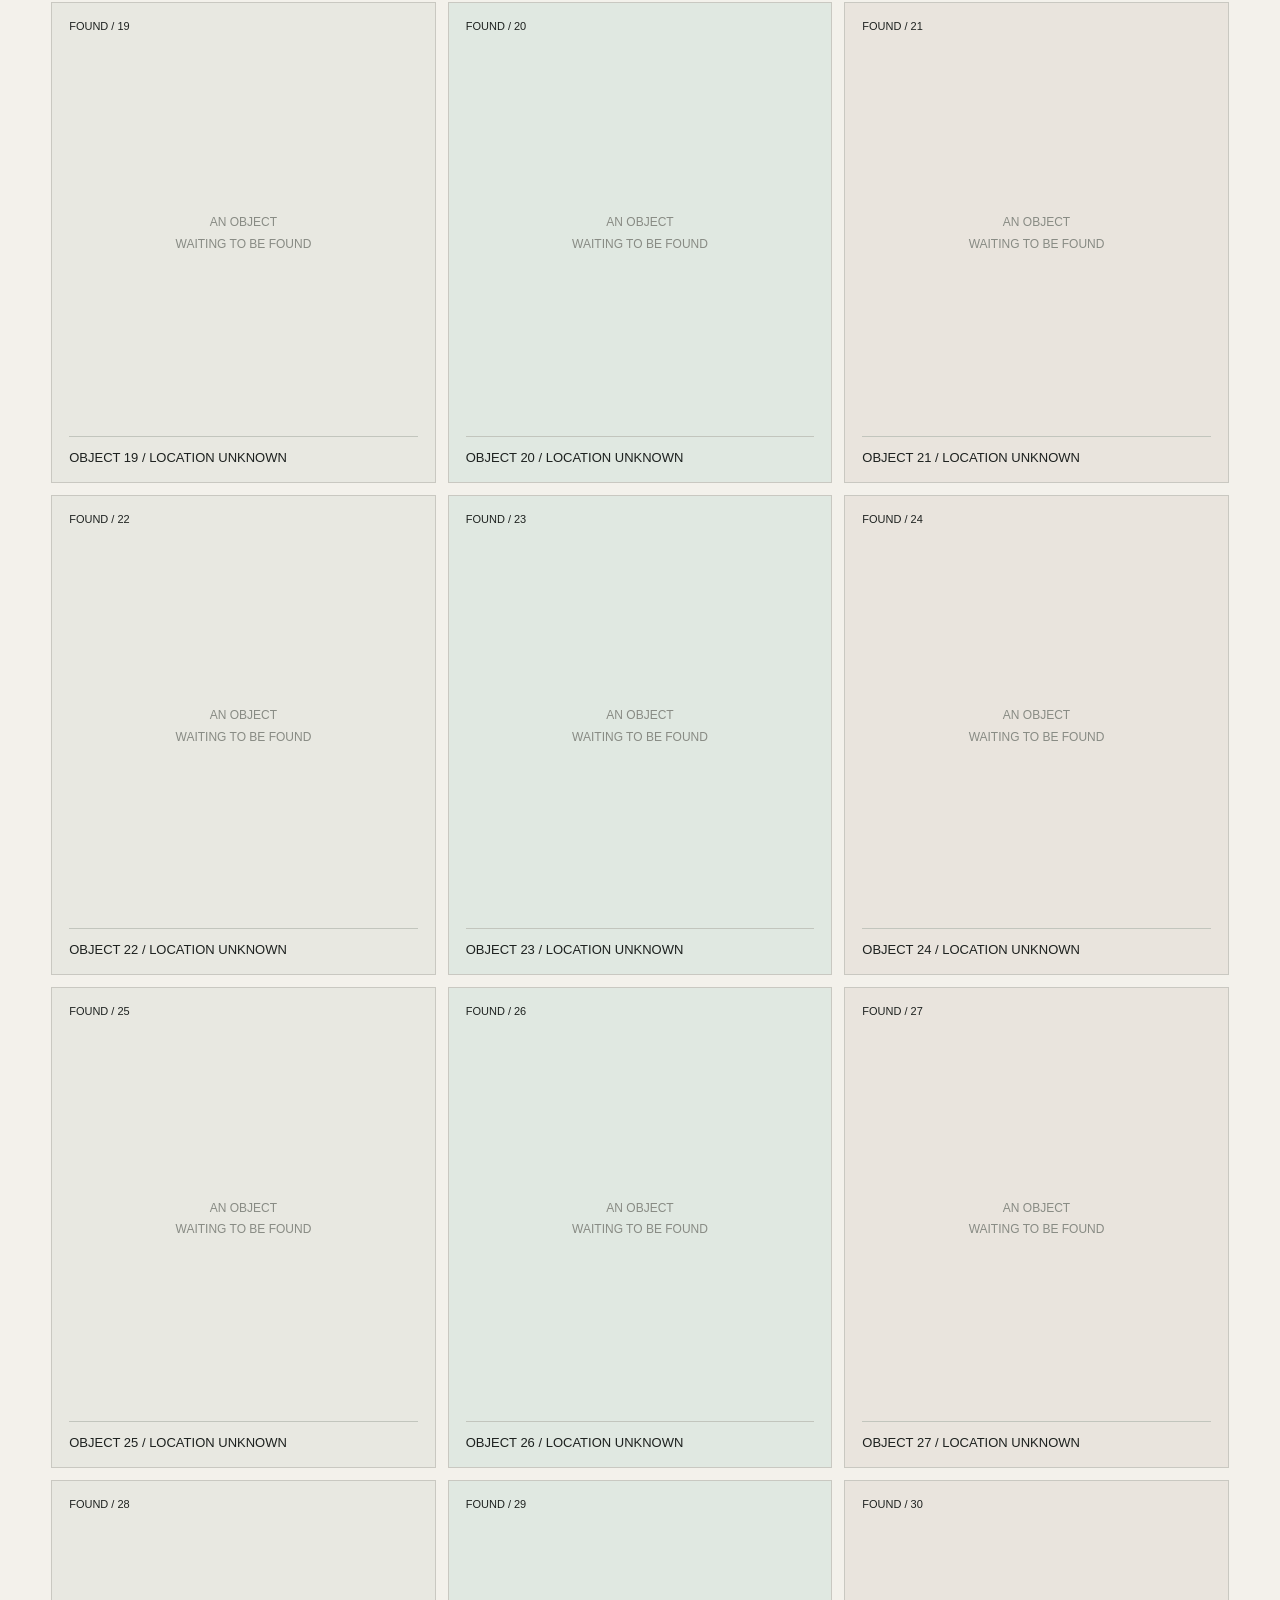
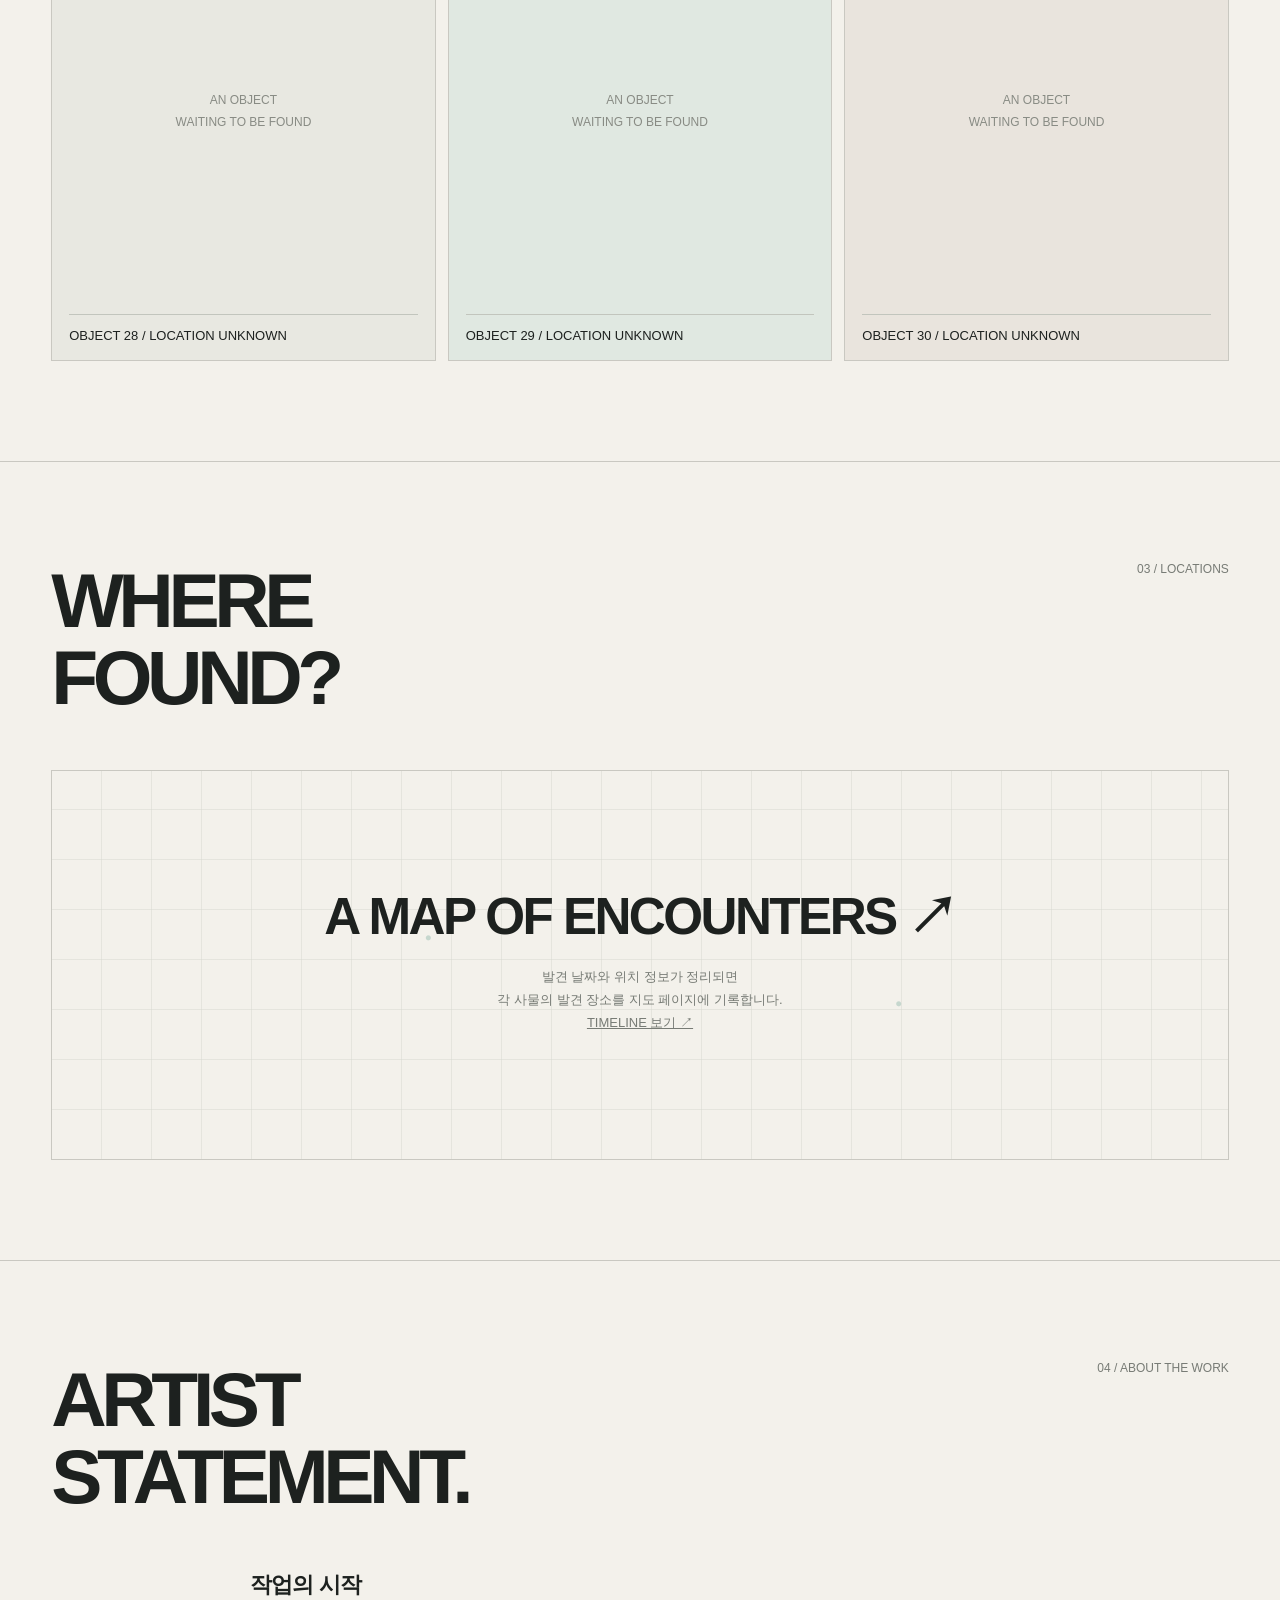
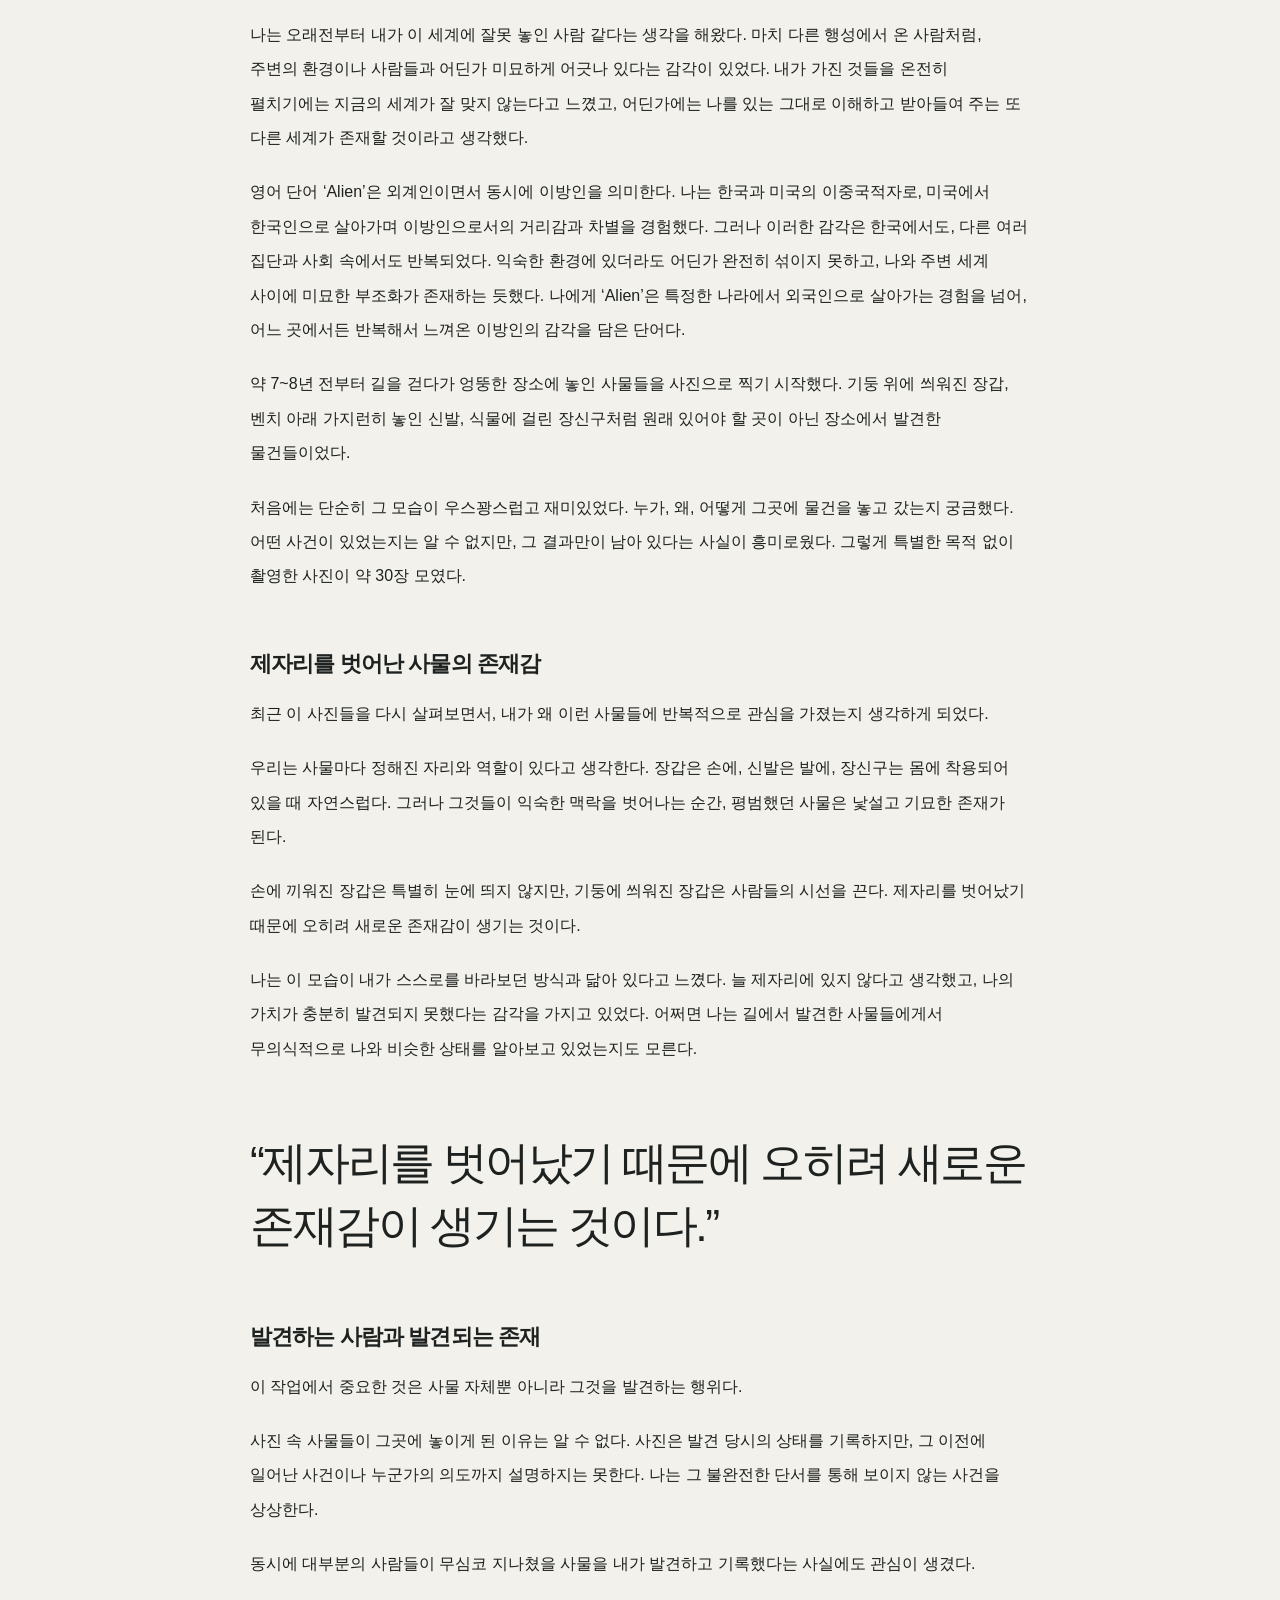
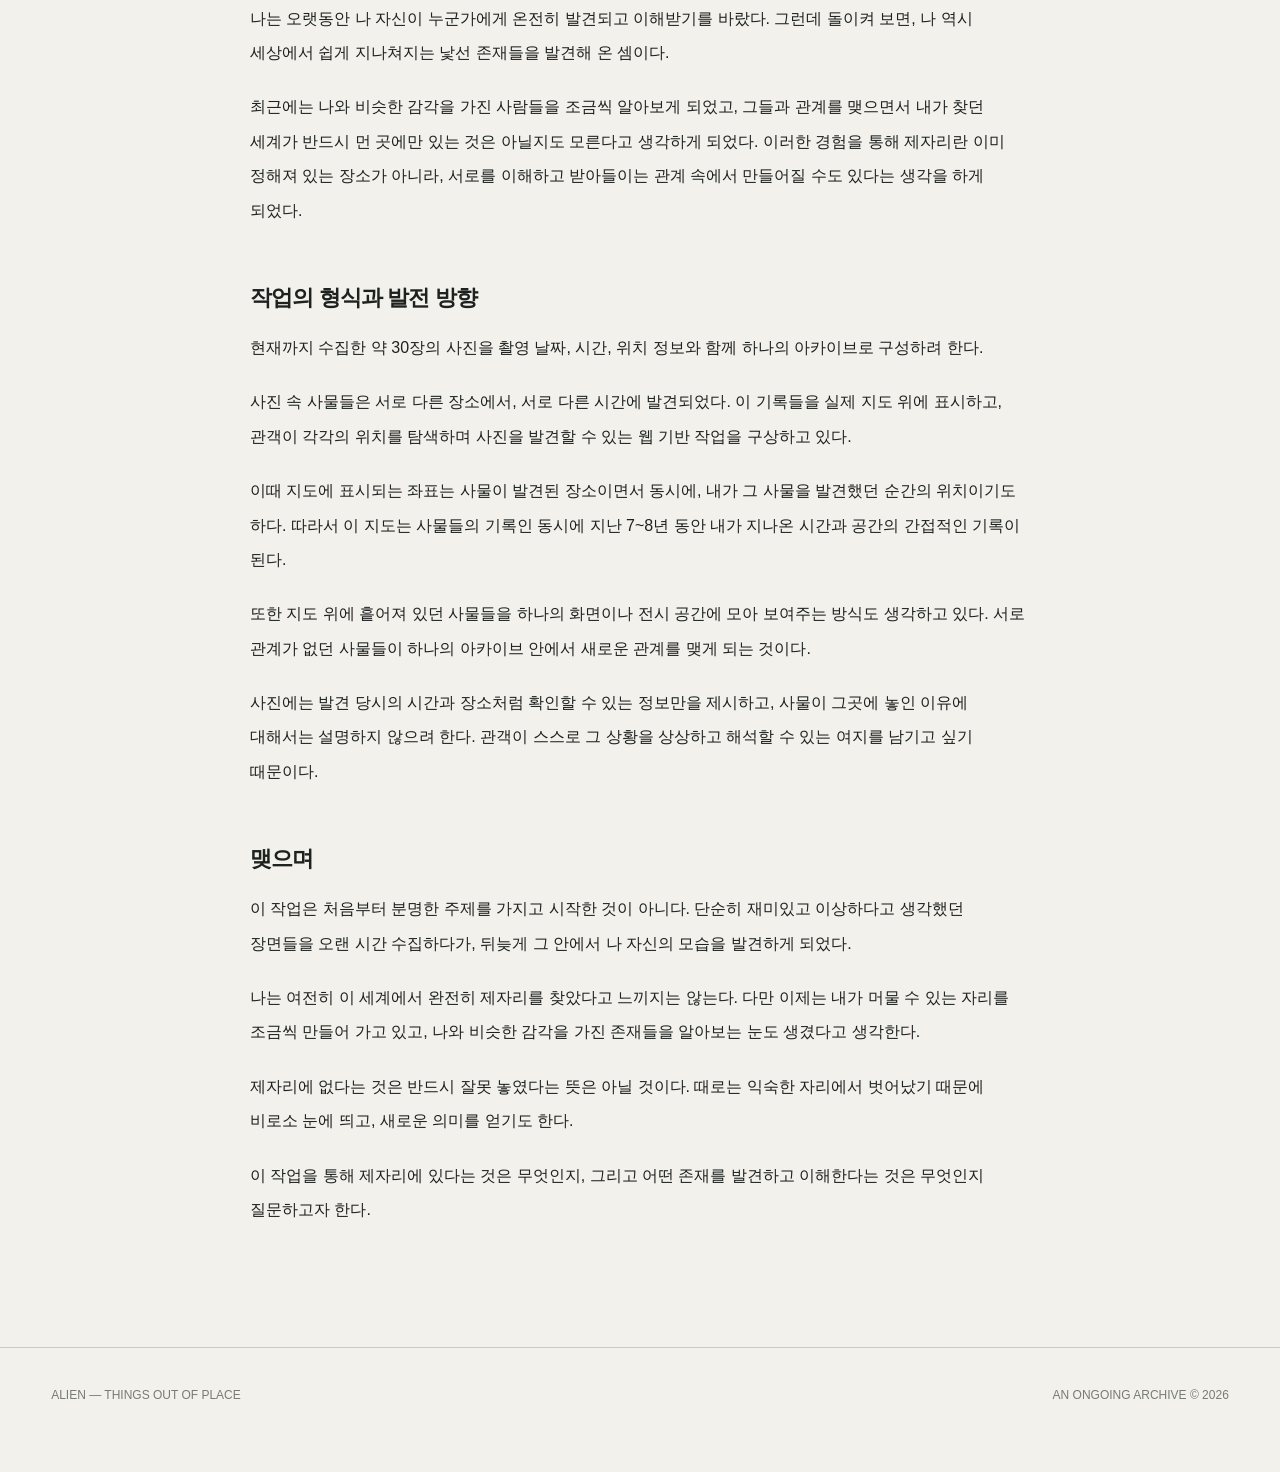
==== commit 99c1aac7: "Link map and timeline from Alien homepage" ====
--- a/alien/index.html
+++ b/alien/index.html
@@ -1,11 +1,11 @@
 <!doctype html>
 <html lang="ko"><head><meta charset="utf-8"><meta name="viewport" content="width=device-width,initial-scale=1"><meta name="theme-color" content="#f3f1eb"><title>ALIEN — 제자리에 없는 것들</title><meta name="description" content="길에서 발견한 제자리에 없는 사물들에 관한 사진 아카이브."><style>
 :root{--bg:#f3f1eb;--ink:#1d211f;--line:#c9c8c1;--muted:#777b75;--accent:#b5d6c9}*{box-sizing:border-box}html{scroll-behavior:smooth}body{margin:0;background:var(--bg);color:var(--ink);font-family:Arial,'Apple SD Gothic Neo','Noto Sans KR',sans-serif}a{color:inherit;text-decoration:none}button{font:inherit;cursor:pointer}header{position:fixed;top:0;left:0;right:0;z-index:5;display:flex;justify-content:space-between;align-items:center;padding:22px 4vw;border-bottom:1px solid var(--line);background:#f3f1ebed;backdrop-filter:blur(12px)}.brand{font-size:15px;font-weight:800;letter-spacing:-.04em}nav{display:flex;gap:26px;font-size:11px;letter-spacing:.12em}nav a:hover{opacity:.5}.hero{min-height:100svh;padding:115px 4vw 5vw;display:flex;flex-direction:column;justify-content:space-between}.eyebrow,.micro{font-size:11px;letter-spacing:.17em;text-transform:uppercase}.hero h1{font-size:clamp(100px,24vw,370px);font-weight:800;line-height:.74;letter-spacing:-.095em;margin:10vh 0 0 -.055em}.hero-bottom{display:flex;justify-content:space-between;align-items:end;gap:20px}.hero-bottom h2{font-size:clamp(22px,3vw,46px);letter-spacing:-.055em;margin:0 0 8px}.hero-bottom p{font-size:13px;line-height:1.8;margin:0}.star{font-size:90px;line-height:1;color:#7da99a;transform:rotate(-14deg)}section{padding:100px 4vw;border-top:1px solid var(--line)}.section-top{display:flex;justify-content:space-between;align-items:start;margin-bottom:55px}.section-top h2{font-size:clamp(36px,6vw,86px);line-height:1;letter-spacing:-.07em;margin:0}.section-top span{font-size:12px;color:var(--muted)}.intro{display:grid;grid-template-columns:1fr 1fr;gap:6vw}.intro .lead{font-size:clamp(27px,3.5vw,52px);letter-spacing:-.06em;line-height:1.3;margin:0}.intro .detail{max-width:550px;font-size:16px;line-height:2;word-break:keep-all}.archive-note{color:var(--muted);font-size:13px;line-height:1.7;margin-bottom:30px}.gallery{display:grid;grid-template-columns:repeat(3,1fr);gap:12px}.item{border:1px solid var(--line);background:#e8e8e1;aspect-ratio:4/5;position:relative;display:flex;flex-direction:column;justify-content:space-between;padding:17px;overflow:hidden}.item:nth-child(3n+2){background:#e0e8e1}.item:nth-child(3n){background:#e9e4dd}.item .num{font-size:11px}.item .empty{align-self:center;text-align:center;color:#888b84;font-size:12px;line-height:1.8}.item .caption{font-size:13px;border-top:1px solid #c2c5bd;padding-top:13px}.item img{position:absolute;inset:0;width:100%;height:100%;object-fit:cover}.item:has(img) .num,.item:has(img) .caption{position:relative;z-index:1;background:#f3f1ebdd;padding:8px;width:max-content;max-width:100%}.map-panel{height:390px;border:1px solid var(--line);background:radial-gradient(circle at 32% 43%,#c6d7ce 0 2px,transparent 3px),radial-gradient(circle at 72% 60%,#c6d7ce 0 2px,transparent 3px),repeating-linear-gradient(0deg,transparent 0 49px,#d7d8d0 50px),repeating-linear-gradient(90deg,transparent 0 49px,#d7d8d0 50px);display:grid;place-items:center;text-align:center}.map-panel strong{display:block;font-size:clamp(25px,4vw,54px);letter-spacing:-.05em}.map-panel p{font-size:13px;line-height:1.8;color:var(--muted)}.statement{max-width:780px;margin:auto}.statement h3{font-size:22px;letter-spacing:-.04em;margin:55px 0 18px}.statement p{font-size:16px;line-height:2.15;word-break:keep-all;margin:0 0 20px}.statement .pull{font-size:clamp(26px,3.5vw,48px);line-height:1.4;letter-spacing:-.055em;margin:65px 0}.footer{padding:40px 4vw 70px;display:flex;justify-content:space-between;border-top:1px solid var(--line);font-size:12px;color:var(--muted)}@media(max-width:700px){header{padding:18px 5vw}nav{gap:14px;font-size:10px}.hero{padding:100px 5vw 8vw}.hero h1{font-size:25vw}.hero-bottom{align-items:end}.star{font-size:54px}section{padding:75px 5vw}.intro{grid-template-columns:1fr;gap:20px}.gallery{grid-template-columns:repeat(2,1fr);gap:8px}.item{padding:10px}.item .empty{font-size:10px}.section-top{margin-bottom:35px}.statement p{font-size:15px}.footer{padding:30px 5vw 60px}}</style></head>
-<body><header><a class="brand" href="#top">ALIEN / FOUND OBJECTS</a><nav><a href="#archive">ARCHIVE</a><a href="#map">MAP</a><a href="#about">ABOUT</a></nav></header>
+<body><header><a class="brand" href="#top">ALIEN / FOUND OBJECTS</a><nav><a href="#archive">ARCHIVE</a><a href="map.html">MAP</a><a href="timeline.html">TIMELINE</a><a href="#about">ABOUT</a></nav></header>
 <main id="top"><div class="hero"><div class="eyebrow">AN ONGOING ARCHIVE OF THINGS OUT OF PLACE <span style="float:right">2018—NOW</span></div><h1>ALIEN<span style="color:#86b6a6">.</span></h1><div class="hero-bottom"><div><h2>제자리에 없는 것들</h2><p>Things Out of Place<br>우연히 발견한 낯선 사물들의 기록</p></div><div class="star" aria-hidden="true">✳</div></div></div>
 <section><div class="section-top"><h2>OUT OF<br>PLACE.</h2><span>01 / INTRODUCTION</span></div><div class="intro"><p class="lead">익숙한 사물이 낯선 장소에 놓이는 순간, 평범한 풍경은 조금 이상해진다.</p><div class="detail">약 7~8년 전부터 길을 걷다가 엉뚱한 장소에 놓인 사물들을 사진으로 찍기 시작했다. 기둥 위에 씌워진 장갑, 벤치 아래 가지런히 놓인 신발, 식물에 걸린 장신구. 처음에는 단순히 우스꽝스럽고 재미있었다. 누가, 왜, 어떻게 그곳에 놓았는지 궁금했다. 그렇게 특별한 목적 없이 모은 사진이 약 30장이 되었다.</div></div></section>
 <section id="archive"><div class="section-top"><h2>FOUND<br>OBJECTS.</h2><span>02 / PHOTO ARCHIVE</span></div><p class="archive-note">사진 원본을 추가하면 이곳에 발견한 사물들이 나타납니다. 아래는 사진을 위한 임시 자리입니다.</p><div class="gallery" id="gallery"></div></section>
-<section id="map"><div class="section-top"><h2>WHERE<br>FOUND?</h2><span>03 / LOCATIONS</span></div><div class="map-panel"><div><strong>A MAP OF ENCOUNTERS</strong><p>발견 날짜와 위치 정보가 정리되면<br>각 사물의 발견 장소를 이곳에 기록합니다.</p></div></div></section>
+<section id="map"><div class="section-top"><h2>WHERE<br>FOUND?</h2><span>03 / LOCATIONS</span></div><div class="map-panel"><div><strong><a href="map.html">A MAP OF ENCOUNTERS ↗</a></strong><p>발견 날짜와 위치 정보가 정리되면<br>각 사물의 발견 장소를 지도 페이지에 기록합니다.<br><a href="timeline.html" style="text-decoration:underline">TIMELINE 보기 ↗</a></p></div></div></section>
 <section id="about"><div class="section-top"><h2>ARTIST<br>STATEMENT.</h2><span>04 / ABOUT THE WORK</span></div><article class="statement">
 <h3>작업의 시작</h3>
 <p>나는 오래전부터 내가 이 세계에 잘못 놓인 사람 같다는 생각을 해왔다. 마치 다른 행성에서 온 사람처럼, 주변의 환경이나 사람들과 어딘가 미묘하게 어긋나 있다는 감각이 있었다. 내가 가진 것들을 온전히 펼치기에는 지금의 세계가 잘 맞지 않는다고 느꼈고, 어딘가에는 나를 있는 그대로 이해하고 받아들여 주는 또 다른 세계가 존재할 것이라고 생각했다.</p>
